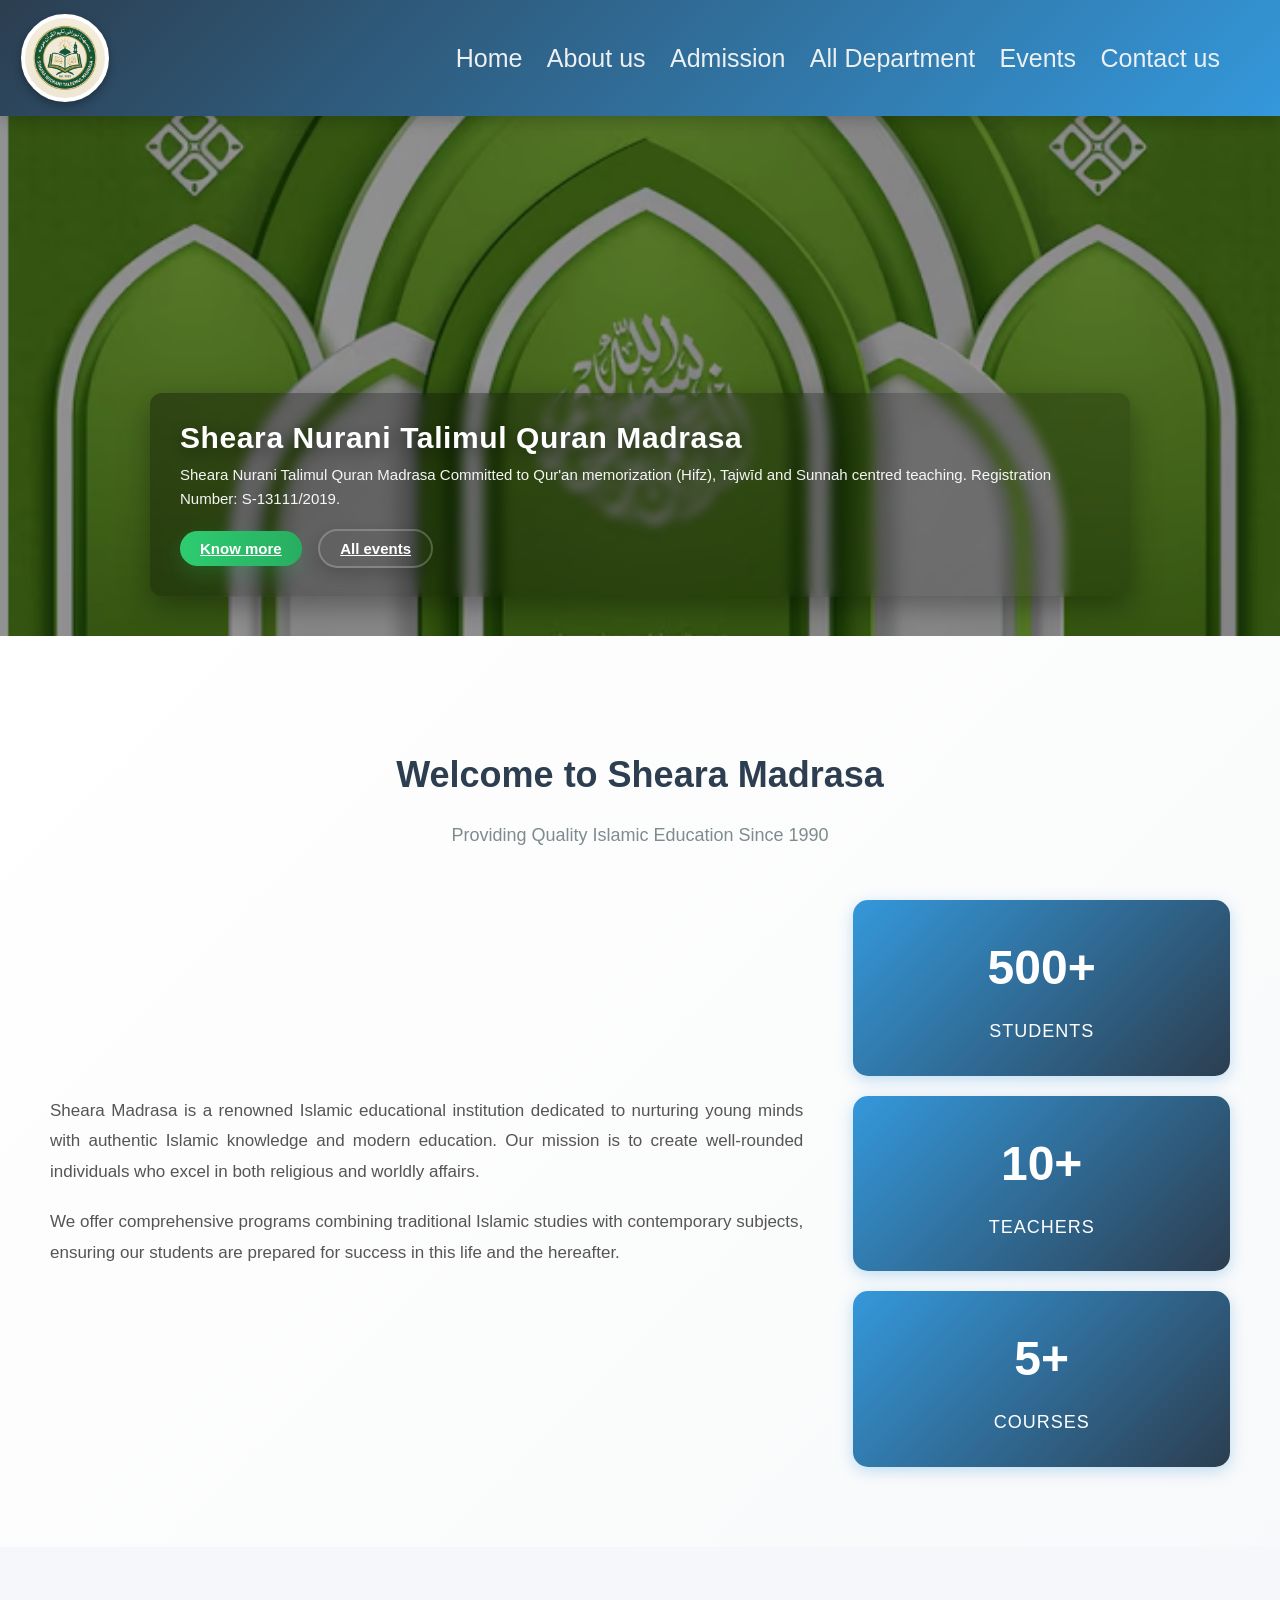
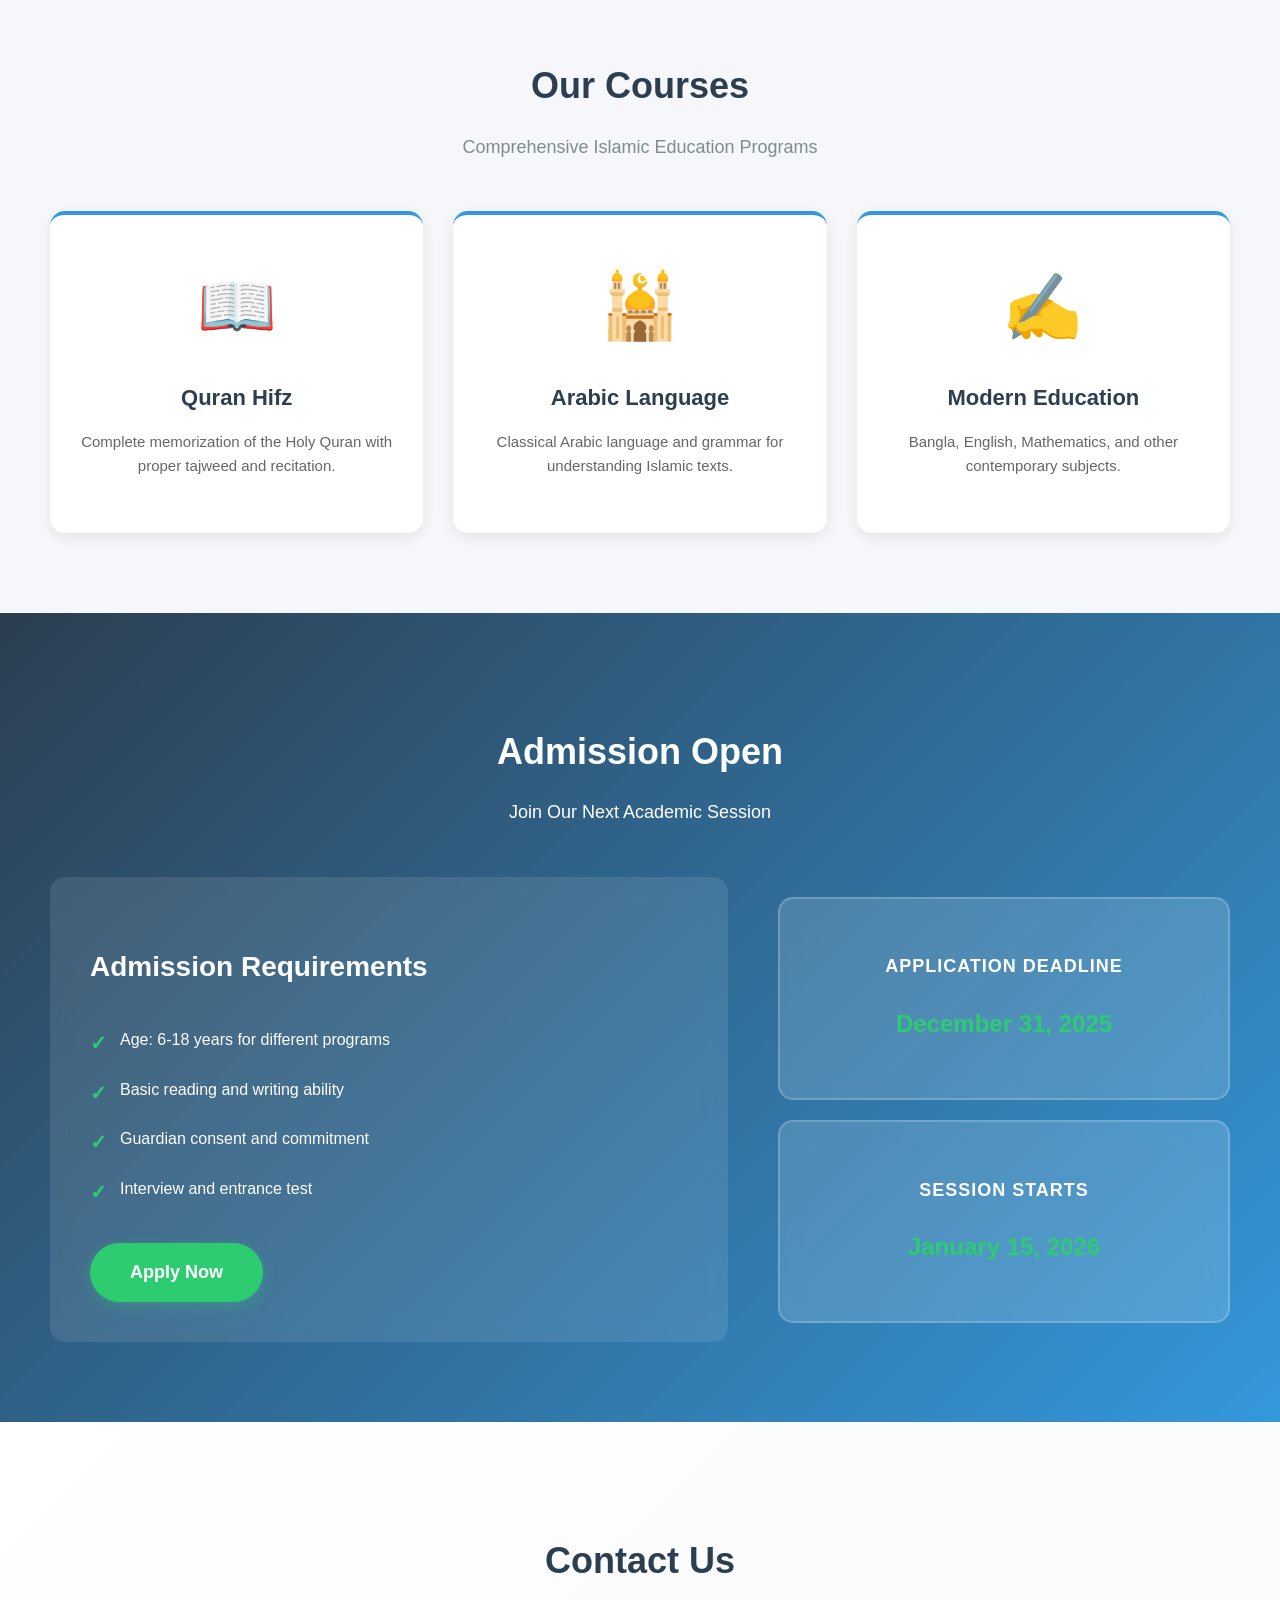
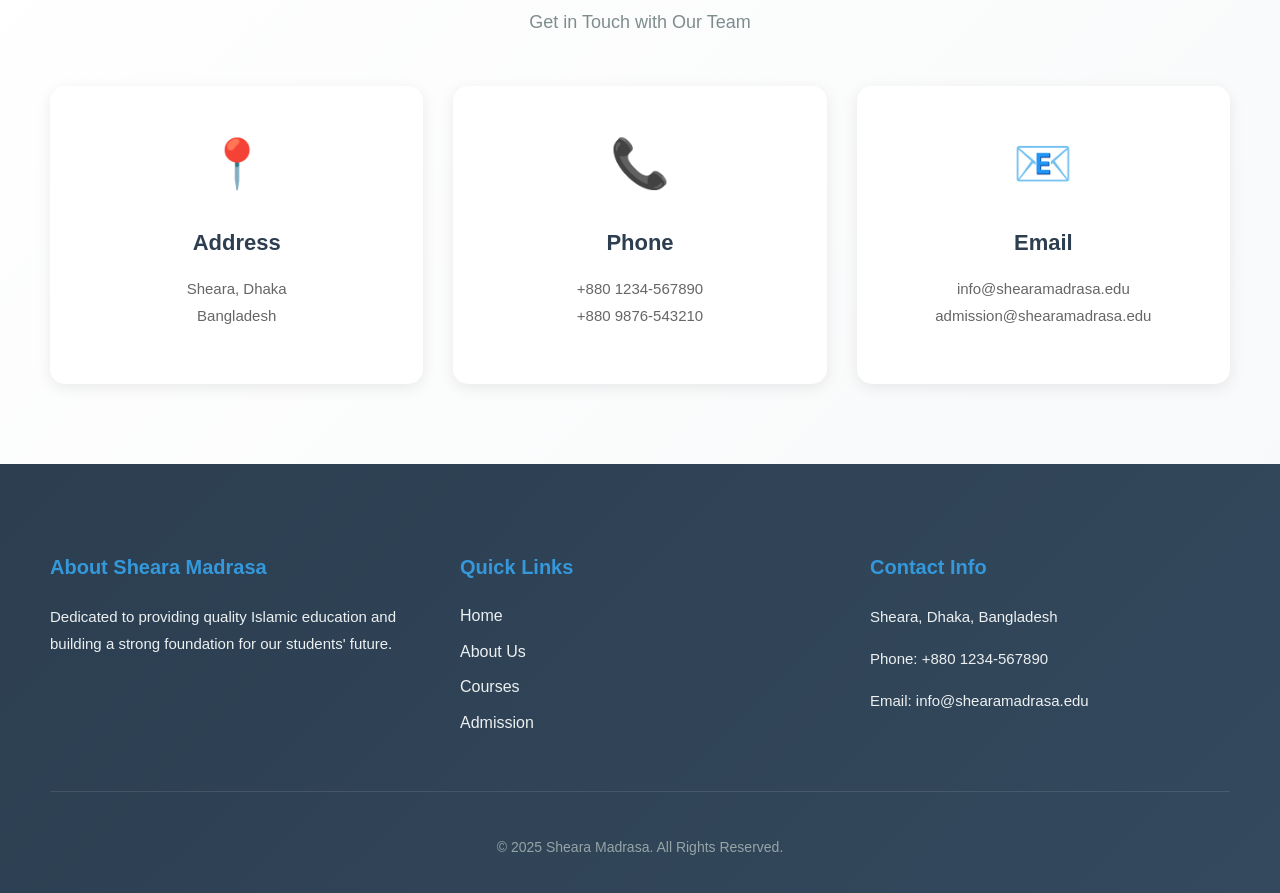
==== index.html @ e15cb2a8 "improvment file developed" ====
<!DOCTYPE html>
<html lang="en">
<head>
    <meta charset="UTF-8">
    <meta name="viewport" content="width=device-width, initial-scale=1.0">
    <title>sheara_madrasa_website</title>
    <link rel="stylesheet" href="style.css">
   
</head>
<body>
    <!-- header start -->
    <div class="header">
        <div class="left_part">
            <img src="images/sheara_madrasa_logo.jpg" alt="sheara_madrasa_logo">
        </div>
        <div class="right_part">
            <div class="details">
                <a href="index.html"> Home</a>
                <a href="about_us.html"> About us</a>
                <a href="admission.html"> Admission</a>
                <a href="all_department.html"> All Department</a>
                <a href="events.html"> Events</a>
                <a href="contact_us.html"> Contact us</a>
            </div>
        </div>
    </div>
    <!-- header end -->
    <!-- banner start -->

    <div class="banner">
        <img src="images/banner.jpg" alt="banner">
        <div class="banner-text" role="region" aria-label="Affiliated organization">
            <div class="container">
                <h3 class="banner-title"> Sheara Nurani Talimul Quran Madrasa</h3>
                <p class="banner-description">Sheara Nurani Talimul Quran Madrasa Committed to Qur'an memorization (Hifz), Tajwīd and Sunnah centred teaching. Registration Number: S-13111/2019.</p>
                    
                <a href="about_us.html" class="button1" aria-label="Know more about Sheara Madrasa">Know more</a>
                
                <a href="events.html" class="button2" aria-label="See all events">All events</a>
            
            </div>
        </div>
    </div>
    <!-- banner end -->

    <!-- content start -->
    <div class="content">
        <!-- About Section -->
        <section class="about-section">
            <div class="container">
                <h2 class="section-title">Welcome to Sheara Madrasa</h2>
                <p class="section-subtitle">Providing Quality Islamic Education Since 1990</p>
                <div class="about-content">
                    <div class="about-text">
                        <p>Sheara Madrasa is a renowned Islamic educational institution dedicated to nurturing young minds with authentic Islamic knowledge and modern education. Our mission is to create well-rounded individuals who excel in both religious and worldly affairs.</p>
                        <p>We offer comprehensive programs combining traditional Islamic studies with contemporary subjects, ensuring our students are prepared for success in this life and the hereafter.</p>
                    </div>
                    <div class="about-stats">
                        <div class="stat-card">
                            <div class="stat-number">500+</div>
                            <div class="stat-label">Students</div>
                        </div>
                        <div class="stat-card">
                            <div class="stat-number">10+</div>
                            <div class="stat-label">Teachers</div>
                        </div>
                        <div class="stat-card">
                            <div class="stat-number">5+</div>
                            <div class="stat-label">Courses</div>
                        </div>
                    </div>
                </div>
            </div>
        </section>

        <!-- Courses Section -->
        <section class="courses-section">
            <div class="container">
                <h2 class="section-title">Our Courses</h2>
                <p class="section-subtitle">Comprehensive Islamic Education Programs</p>
                <div class="courses-grid">
                    <div class="course-card">
                        <div class="course-icon">📖</div>
                        <h3>Quran Hifz</h3>
                        <p>Complete memorization of the Holy Quran with proper tajweed and recitation.</p>
                    </div>
                   
                    <div class="course-card">
                        <div class="course-icon">🕌</div>
                        <h3>Arabic Language</h3>
                        <p>Classical Arabic language and grammar for understanding Islamic texts.</p>
                    </div>
                    <div class="course-card">
                        <div class="course-icon">✍️</div>
                        <h3>Modern Education</h3>
                        <p>Bangla, English, Mathematics, and other contemporary subjects.</p>
                    </div>
                </div>
            </div>
        </section>

        <!-- Admission Section -->
        <section class="admission-section">
            <div class="container">
                <h2 class="section-title">Admission Open</h2>
                <p class="section-subtitle">Join Our Next Academic Session</p>
                <div class="admission-content">
                    <div class="admission-info">
                        <h3>Admission Requirements</h3>
                        <ul>
                            <li>Age: 6-18 years for different programs</li>
                            <li>Basic reading and writing ability</li>
                            <li>Guardian consent and commitment</li>
                            <li>Interview and entrance test</li>
                        </ul>
                        <a href="#" class="btn-primary">Apply Now</a>
                    </div>
                    <div class="admission-dates">
                        <div class="date-card">
                            <h4>Application Deadline</h4>
                            <p class="date">December 31, 2025</p>
                        </div>
                        <div class="date-card">
                            <h4>Session Starts</h4>
                            <p class="date">January 15, 2026</p>
                        </div>
                    </div>
                </div>
            </div>
        </section>

        <!-- Contact Section -->
        <section class="contact-section">
            <div class="container">
                <h2 class="section-title">Contact Us</h2>
                <p class="section-subtitle">Get in Touch with Our Team</p>
                <div class="contact-grid">
                    <div class="contact-card">
                        <div class="contact-icon">📍</div>
                        <h3>Address</h3>
                        <p>Sheara, Dhaka<br>Bangladesh</p>
                    </div>
                    <div class="contact-card">
                        <div class="contact-icon">📞</div>
                        <h3>Phone</h3>
                        <p>+880 1234-567890<br>+880 9876-543210</p>
                    </div>
                    <div class="contact-card">
                        <div class="contact-icon">📧</div>
                        <h3>Email</h3>
                        <p>info@shearamadrasa.edu<br>admission@shearamadrasa.edu</p>
                    </div>
                </div>
            </div>
        </section>
    </div>
    <!-- content end -->

    <!-- footer start -->
    <footer class="footer">
        <div class="container">
            <div class="footer-content">
                <div class="footer-col">
                    <h4>About Sheara Madrasa</h4>
                    <p>Dedicated to providing quality Islamic education and building a strong foundation for our students' future.</p>
                </div>
                <div class="footer-col">
                    <h4>Quick Links</h4>
                    <ul>
                        <li><a href="#">Home</a></li>
                        <li><a href="#">About Us</a></li>
                        <li><a href="#">Courses</a></li>
                        <li><a href="#">Admission</a></li>
                    </ul>
                </div>
                <div class="footer-col">
                    <h4>Contact Info</h4>
                    <p>Sheara, Dhaka, Bangladesh</p>
                    <p>Phone: +880 1234-567890</p>
                    <p>Email: info@shearamadrasa.edu</p>
                </div>
            </div>
            <div class="footer-bottom">
                <p>&copy; 2025 Sheara Madrasa. All Rights Reserved.</p>
            </div>
        </div>
    </footer>
    <!-- footer end --> 
    
</body>
</html>
---- style.css ----
.header {
    width: 100%;
    height: 116px;
    background: linear-gradient(135deg, #2c3e50 0%, #3498db 100%);
    display: flex;
    align-items: center;
    justify-content: space-between;
    padding: 0 50px;
    box-sizing: border-box;
    position: fixed;
    top: 0;
    left: 0;
    z-index: 9999;
    box-shadow: 0 4px 15px rgba(0, 0, 0, 0.2);

    .left_part {
        display: flex;
        align-items: center;
        gap: 20px;

        img{
            height: 80px;
            width: 80px;
            border-radius: 50%;
            border: 4px solid #ffffff;
            box-shadow: 0 4px 10px rgba(0, 0, 0, 0.3);
            transition: all 0.3s ease;
            cursor: pointer;
            background-color: white;
            margin-left: -29px;

            &:hover {
                transform: scale(1.1) rotate(5deg);
                box-shadow: 0 6px 15px rgba(0, 0, 0, 0.4);
            }
        }

        .brand-name {
            color: white;
            font-size: 28px;
            font-weight: 700;
            text-transform: uppercase;
            letter-spacing: 2px;
            text-shadow: 2px 2px 4px rgba(0, 0, 0, 0.3);
        }
    }

    .right_part {
        display: flex;
        align-items: center;

        .details {
            font-size: 16px;
            color: white;
            text-align: right;
            line-height: 1.6;
            font-weight: 500;

            a{
                color: #ecf0f1;
                text-decoration: none;
                transition: all 0.3s ease;
                display: inline-block;
                padding: 15px 10px;
                border-radius: 5px;
                font-size: 25px;

                &:hover {
                    color: #ffffff;
                    background-color: rgba(255, 255, 255, 0.2);
                    transform: translateY(-2px);
                }
            }

            p {
                margin: 5px 0;
                text-shadow: 1px 1px 2px rgba(0, 0, 0, 0.2);
            }
        }
    }

}


    /* Banner / Hero styles */
    .banner {
        position: relative;
        margin-top: 116px; /* leave space for fixed header */
        overflow: hidden;
    }

    /* Full-bleed image */
    .banner img {
        width: 100%;
        height: 520px;
        object-fit: cover;
        display: block;
        -webkit-user-drag: none;
        user-select: none;
        filter: brightness(0.6); /* darken so overlay text is readable */
        transition: transform 0.6s ease;
    }

    /* gentle parallax-ish zoom on hover (optional) */
    .banner:hover img {
        transform: scale(1.03);
    }

    /* overlay container that holds text and buttons */
    .banner-text {
        position: absolute;
        left: 50px;
        right: 50px;
        bottom: 40px;
        pointer-events: none; /* allow clicking through to image except on buttons */
        display: flex;
        justify-content: flex-start;
        align-items: flex-end;
    }

    /* inner box - reuse .container width but style the content card */
    .banner-text .container {
        pointer-events: auto;
        max-width: 920px;
        background: linear-gradient(135deg, rgba(0,0,0,0.35) 0%, rgba(0,0,0,0.18) 100%);
        padding: 28px 30px;
        border-radius: 12px;
        color: #ffffff;
        box-shadow: 0 10px 30px rgba(0,0,0,0.35);
        backdrop-filter: blur(6px);
    }

    /* Headline and description */
    .banner-title {
        margin: 0 0 8px 0;
        font-size: 30px;
        line-height: 1.15;
        font-weight: 800;
        letter-spacing: 0.6px;
        color: #ffffff;
        text-shadow: 0 4px 18px rgba(0,0,0,0.45);
    }

    .banner-description {
        margin: 0 0 18px 0;
        font-size: 15px;
        color: rgba(255,255,255,0.95);
        line-height: 1.6;
        max-width: 100%;
    }

    /* Buttons (HTML uses div.button1 / div.button2 with <p> inside) */
    .button1,
    .button2 {
        display: inline-block;
        padding: 10px 20px;
        border-radius: 28px;
        cursor: pointer;
        font-weight: 700;
        font-size: 15px;
        line-height: 1;
        transition: transform 0.22s ease, box-shadow 0.22s ease, background-color 0.22s ease;
        user-select: none;
        margin-right: 12px;
        text-align: center;
    }

    /* Primary CTA */
    .button1 {
        background: linear-gradient(90deg, #2ecc71 0%, #27ae60 100%);
        color: #fff;
        box-shadow: 0 8px 20px rgba(46,204,113,0.18);
    }

    /* Secondary CTA */
    .button2 {
        background: transparent;
        color: #ffffff;
        border: 2px solid rgba(255,255,255,0.22);
        box-shadow: 0 6px 18px rgba(0,0,0,0.18);
    }

    /* Hover & active states */
    .button1:hover,
    .button2:hover {
        transform: translateY(-4px);
        box-shadow: 0 12px 30px rgba(0,0,0,0.25);
    }

    .button1:active,
    .button2:active {
        transform: translateY(-1px);
    }

    /* If <p> is used inside buttons, ensure no extra margins */
    .button1 p,
    .button2 p {
        margin: 0;
        padding: 0;
        color: inherit;
    }

    /* Accessibility focus styles */
    .button1:focus,
    .button2:focus {
        outline: 3px solid rgba(255,255,255,0.18);
        outline-offset: 3px;
    }

    /* Responsive adjustments */
    @media (max-width: 992px) {
        .banner img { height: 420px; }
        .banner-text { left: 30px; right: 30px; bottom: 30px; }
        .banner-text .container { padding: 20px; }
        .banner-title { font-size: 26px; }
        .banner-description { font-size: 14px; }
    }

    @media (max-width: 768px) {
        .banner img { height: 320px; filter: brightness(0.55); }
        .banner-text { left: 20px; right: 20px; bottom: 20px; }
        .banner-text .container {
            padding: 16px;
            border-radius: 10px;
        }
        .banner-title { font-size: 20px; }
        .banner-description { font-size: 13px; margin-bottom: 12px; }

        /* Stack buttons full width on small screens */
        .button1,
        .button2 {
            display: block;
            width: 100%;
            margin-right: 0;
            margin-bottom: 10px;
        }
    }

/* General Styles */
body {
    margin: 0;
    padding: 0;
    font-family: 'Segoe UI', Tahoma, Geneva, Verdana, sans-serif;
    background-color: #f5f7fa;
    color: #333;
    line-height: 1.6;
}

.container {
    max-width: 1200px;
    margin: 0 auto;
    padding: 0 50px;
}

.section-title {
    font-size: 36px;
    color: #2c3e50;
    text-align: center;
    margin-bottom: 15px;
    font-weight: 700;
}

.section-subtitle {
    font-size: 18px;
    color: #7f8c8d;
    text-align: center;
    margin-bottom: 50px;
}

/* Content */
.content {
    margin-top: 0;
}

/* About Section */
.about-section {
    padding: 80px 0;
    background: linear-gradient(135deg, #ffffff 0%, #f8f9fa 100%);
}

.about-content {
    display: grid;
    grid-template-columns: 2fr 1fr;
    gap: 50px;
    align-items: center;
}

.about-text p {
    font-size: 17px;
    color: #555;
    line-height: 1.8;
    margin-bottom: 20px;
    text-align: justify;
}

.about-stats {
    display: flex;
    flex-direction: column;
    gap: 20px;
}

.stat-card {
    background: linear-gradient(135deg, #3498db 0%, #2c3e50 100%);
    padding: 30px;
    border-radius: 15px;
    text-align: center;
    color: white;
    box-shadow: 0 4px 15px rgba(52, 152, 219, 0.3);
    transition: all 0.3s ease;
}

.stat-card:hover {
    transform: translateY(-5px);
    box-shadow: 0 8px 25px rgba(52, 152, 219, 0.4);
}

.stat-number {
    font-size: 48px;
    font-weight: 700;
    margin-bottom: 10px;
}

.stat-label {
    font-size: 18px;
    text-transform: uppercase;
    letter-spacing: 1px;
}

/* Courses Section */
.courses-section {
    padding: 80px 0;
    background-color: #f5f7fa;
}

.courses-grid {
    display: grid;
    grid-template-columns: repeat(3, 1fr);
    gap: 30px;
}

.course-card {
    background: white;
    padding: 40px 25px;
    border-radius: 15px;
    box-shadow: 0 4px 15px rgba(0, 0, 0, 0.08);
    text-align: center;
    transition: all 0.3s ease;
    border-top: 4px solid #3498db;
}

.course-card:hover {
    transform: translateY(-10px);
    box-shadow: 0 8px 25px rgba(52, 152, 219, 0.3);
}

.course-icon {
    font-size: 64px;
    margin-bottom: 20px;
}

.course-card h3 {
    font-size: 22px;
    color: #2c3e50;
    margin-bottom: 15px;
}

.course-card p {
    font-size: 15px;
    color: #666;
    line-height: 1.6;
}

/* Admission Section */
.admission-section {
    padding: 80px 0;
    background: linear-gradient(135deg, #2c3e50 0%, #3498db 100%);
    color: white;
}

.admission-section .section-title,
.admission-section .section-subtitle {
    color: white;
}

.admission-content {
    display: grid;
    grid-template-columns: 1.5fr 1fr;
    gap: 50px;
    align-items: center;
}

.admission-info {
    background: rgba(255, 255, 255, 0.1);
    padding: 40px;
    border-radius: 15px;
    backdrop-filter: blur(10px);
}

.admission-info h3 {
    font-size: 28px;
    margin-bottom: 25px;
}

.admission-info ul {
    list-style: none;
    padding: 0;
    margin-bottom: 30px;
}

.admission-info ul li {
    padding: 12px 0 12px 30px;
    position: relative;
    font-size: 16px;
}

.admission-info ul li::before {
    content: '✓';
    position: absolute;
    left: 0;
    color: #2ecc71;
    font-weight: bold;
    font-size: 20px;
}

.btn-primary {
    display: inline-block;
    padding: 15px 40px;
    background-color: #2ecc71;
    color: white;
    text-decoration: none;
    font-size: 18px;
    font-weight: 600;
    border-radius: 30px;
    transition: all 0.3s ease;
    box-shadow: 0 4px 15px rgba(46, 204, 113, 0.3);
}

.btn-primary:hover {
    background-color: #27ae60;
    transform: translateY(-3px);
    box-shadow: 0 6px 20px rgba(46, 204, 113, 0.4);
}

.admission-dates {
    display: flex;
    flex-direction: column;
    gap: 20px;
}

.date-card {
    background: rgba(255, 255, 255, 0.15);
    padding: 30px;
    border-radius: 15px;
    backdrop-filter: blur(10px);
    text-align: center;
    border: 2px solid rgba(255, 255, 255, 0.2);
}

.date-card h4 {
    font-size: 18px;
    margin-bottom: 15px;
    text-transform: uppercase;
    letter-spacing: 1px;
}

.date-card .date {
    font-size: 24px;
    font-weight: 700;
    color: #2ecc71;
}

/* Contact Section */
.contact-section {
    padding: 80px 0;
    background: linear-gradient(135deg, #ffffff 0%, #f8f9fa 100%);
}

.contact-grid {
    display: grid;
    grid-template-columns: repeat(3, 1fr);
    gap: 30px;
}

.contact-card {
    background: white;
    padding: 40px 30px;
    border-radius: 15px;
    box-shadow: 0 4px 15px rgba(0, 0, 0, 0.08);
    text-align: center;
    transition: all 0.3s ease;
}

.contact-card:hover {
    transform: translateY(-5px);
    box-shadow: 0 8px 25px rgba(0, 0, 0, 0.12);
}

.contact-icon {
    font-size: 48px;
    margin-bottom: 20px;
}

.contact-card h3 {
    font-size: 22px;
    color: #2c3e50;
    margin-bottom: 15px;
}

.contact-card p {
    font-size: 15px;
    color: #666;
    line-height: 1.8;
}

/* Footer */
.footer {
    background: linear-gradient(135deg, #2c3e50 0%, #34495e 100%);
    color: white;
    padding: 60px 0 20px;
}

.footer-content {
    display: grid;
    grid-template-columns: repeat(3, 1fr);
    gap: 50px;
    margin-bottom: 40px;
}

.footer-col h4 {
    font-size: 20px;
    margin-bottom: 20px;
    color: #3498db;
}

.footer-col p {
    font-size: 15px;
    line-height: 1.8;
    color: #ecf0f1;
}

.footer-col ul {
    list-style: none;
    padding: 0;
}

.footer-col ul li {
    margin-bottom: 10px;
}

.footer-col ul li a {
    color: #ecf0f1;
    text-decoration: none;
    transition: color 0.3s ease;
}

.footer-col ul li a:hover {
    color: #3498db;
}

.footer-bottom {
    text-align: center;
    padding-top: 30px;
    border-top: 1px solid rgba(255, 255, 255, 0.1);
}

.footer-bottom p {
    color: #95a5a6;
    font-size: 14px;
}

/* Responsive Design */
@media (max-width: 768px) {
    .about-content,
    .admission-content {
        grid-template-columns: 1fr;
    }

    .courses-grid,
    .contact-grid,
    .footer-content {
        grid-template-columns: 1fr;
    }

    .container {
        padding: 0 20px;
    }

    .header {
        padding: 0 20px;
    }

    .header .right_part .details a {
        font-size: 14px;
        padding: 10px 8px;
    }

    /* Banner text responsive tweaks */
    .banner-text {
        left: 20px;
        right: 20px;
        transform: none;
        bottom: 20px;
        padding: 15px;
    }

    .banner-title { font-size: 20px; }
    .banner-description { font-size: 14px; }
}
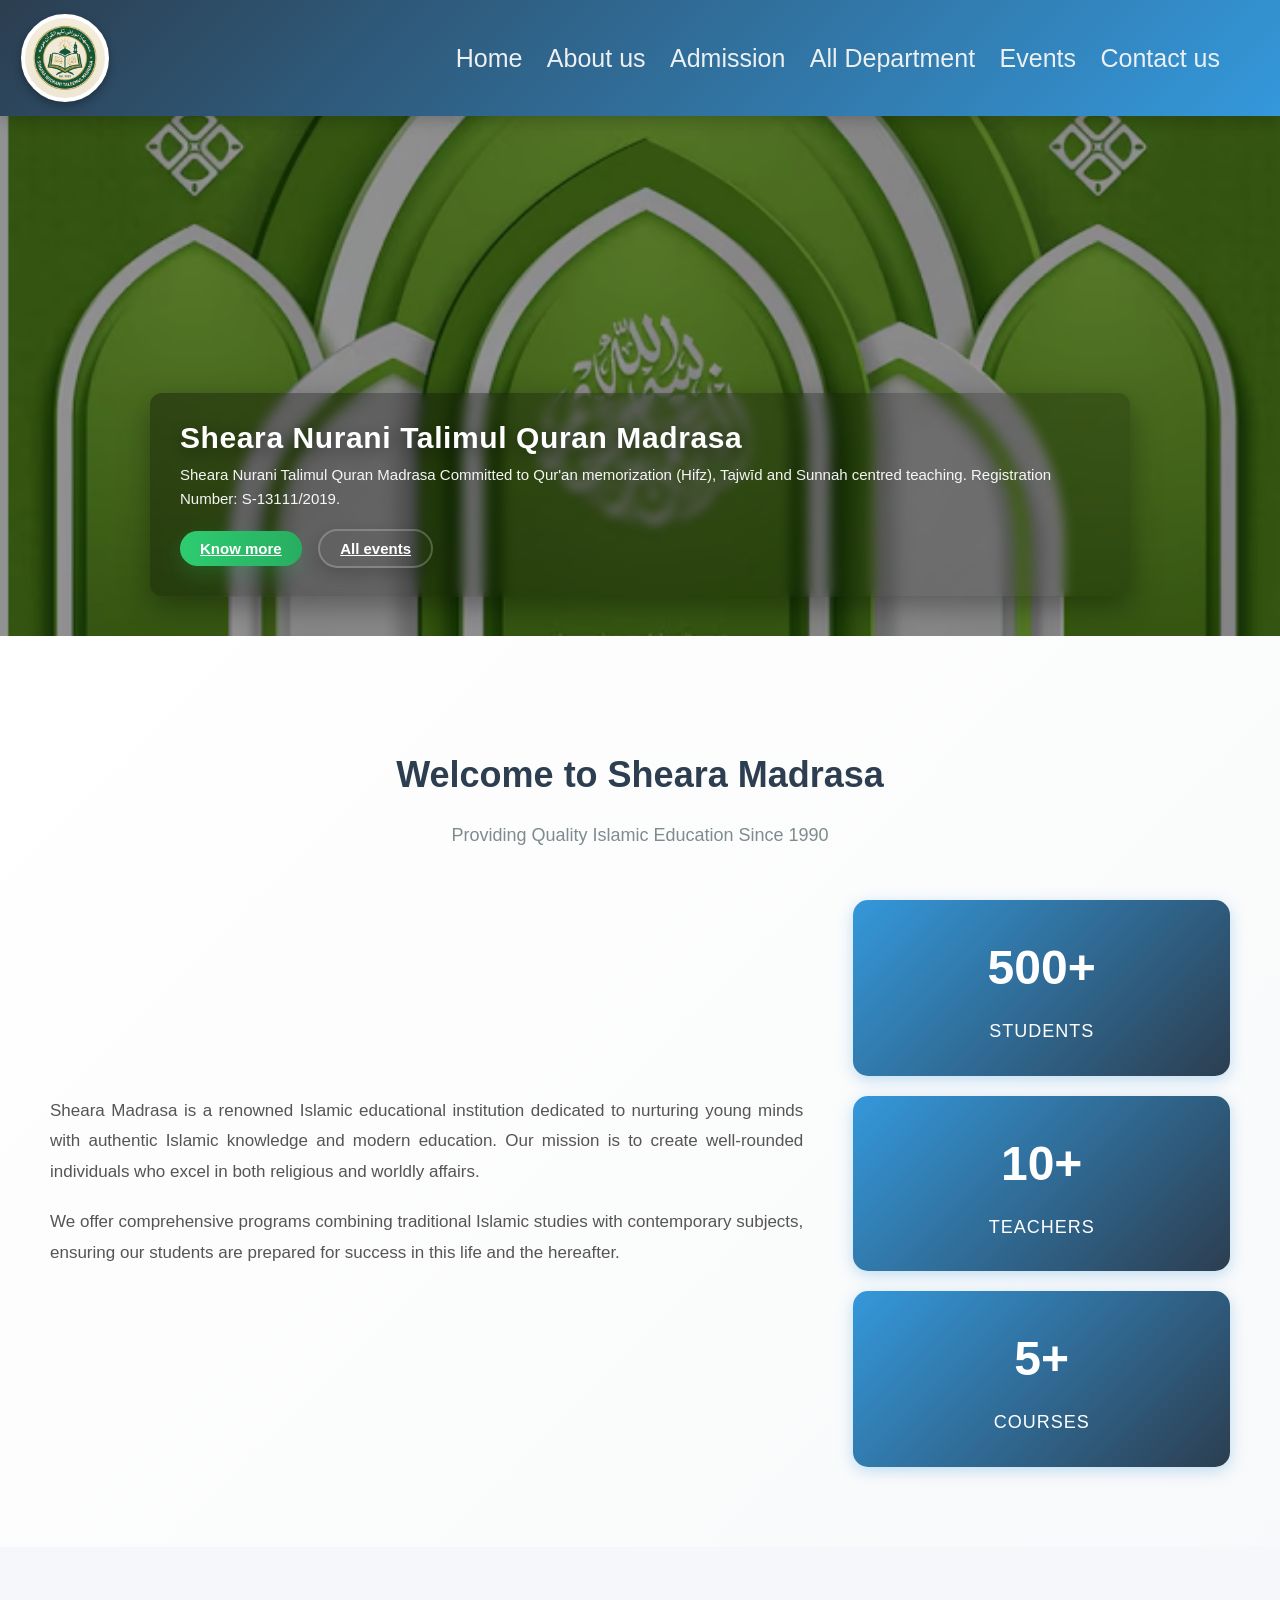
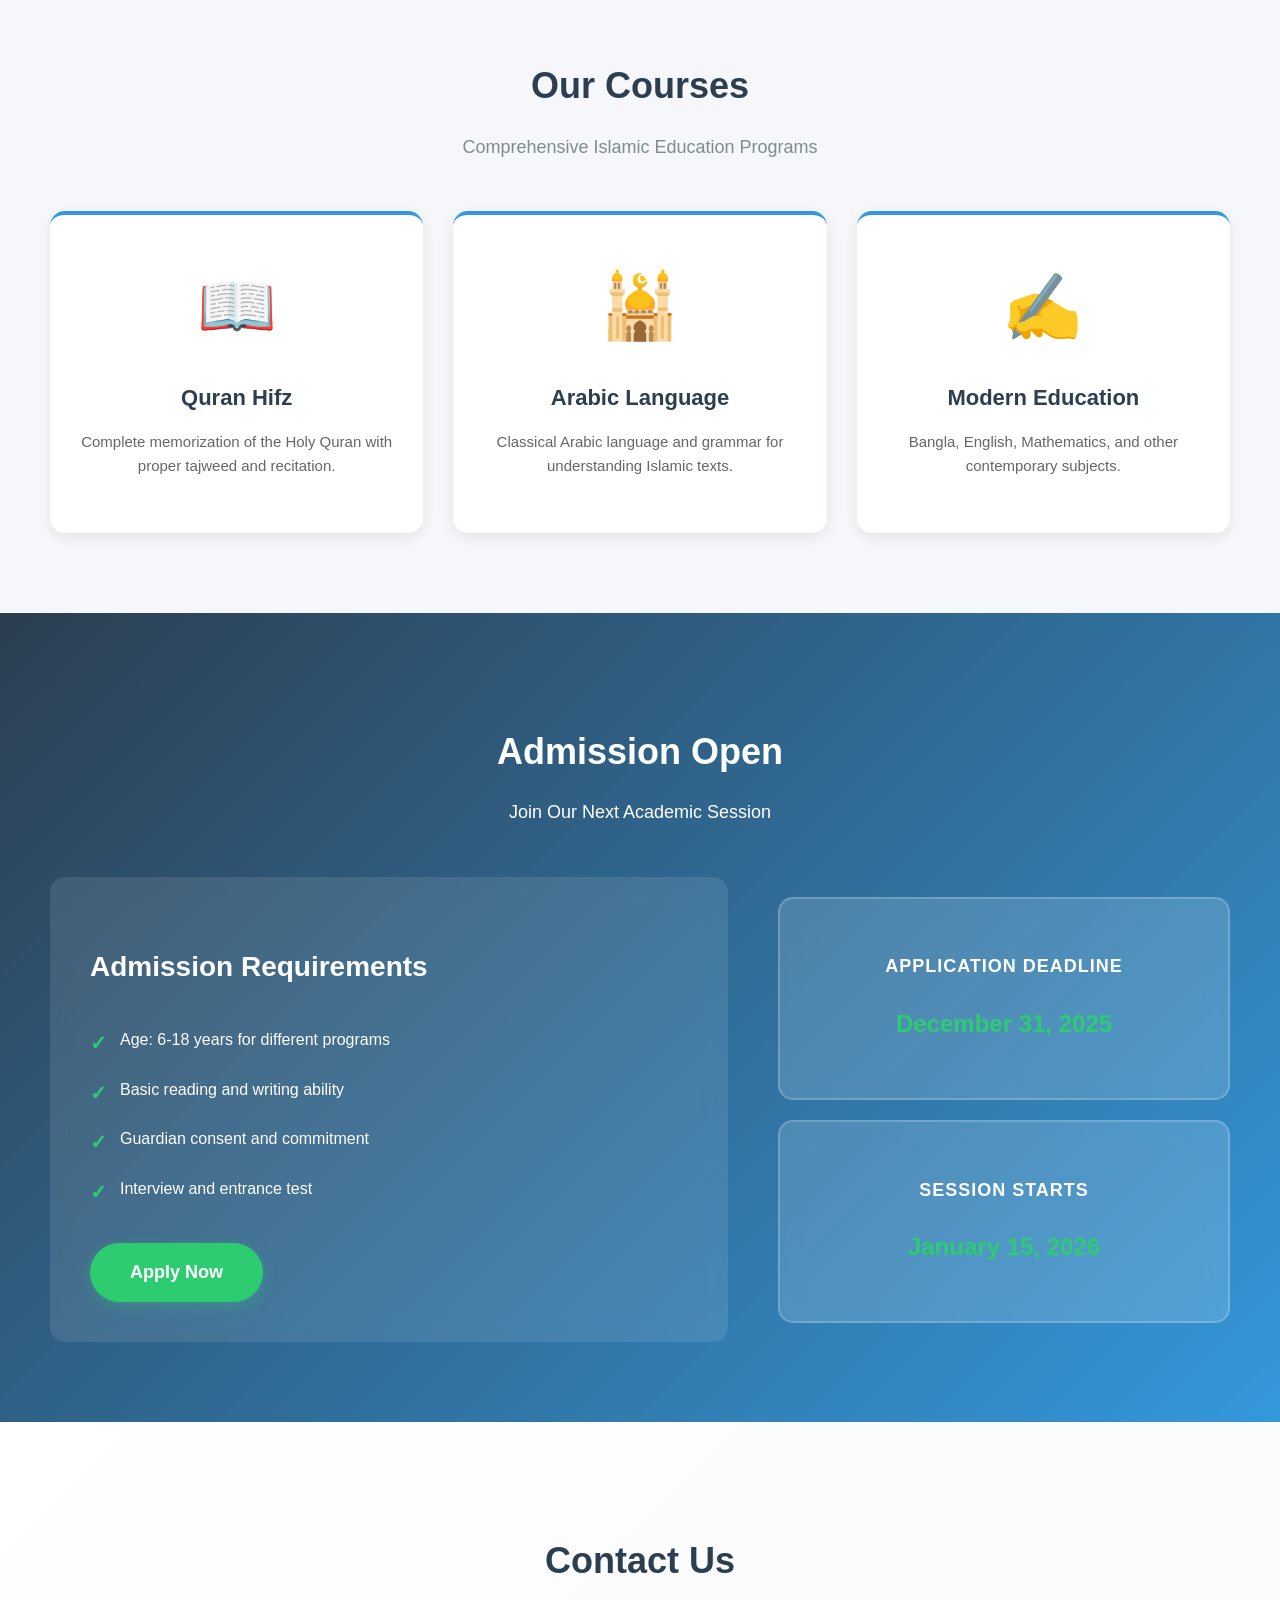
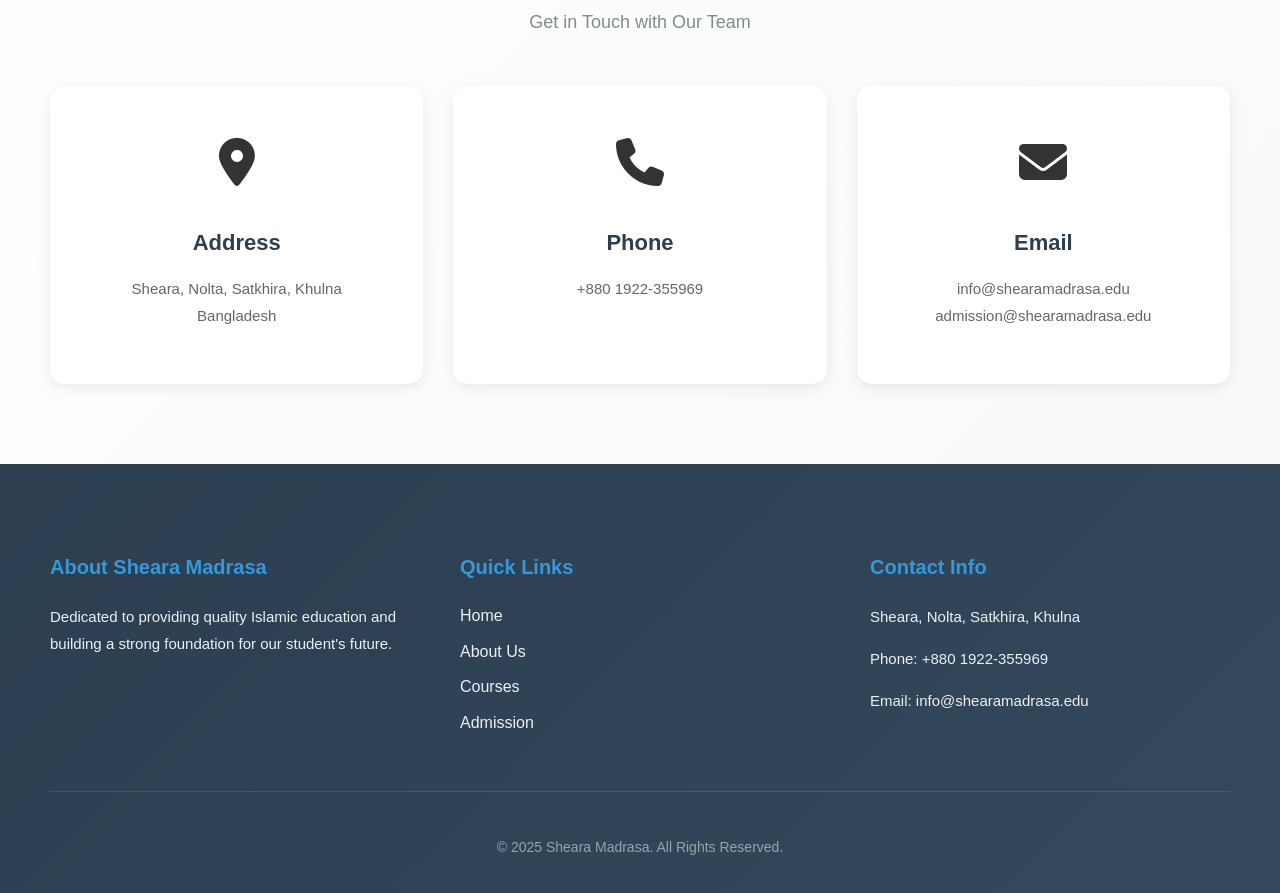
==== commit 4a107c58: "modified" ====
--- a/index.html
+++ b/index.html
@@ -5,6 +5,8 @@
     <meta name="viewport" content="width=device-width, initial-scale=1.0">
     <title>sheara_madrasa_website</title>
     <link rel="stylesheet" href="style.css">
+    <!-- Font Awesome for icons -->
+    <link rel="stylesheet" href="https://cdnjs.cloudflare.com/ajax/libs/font-awesome/6.4.0/css/all.min.css">
    
 </head>
 <body>
@@ -136,17 +138,17 @@
                 <p class="section-subtitle">Get in Touch with Our Team</p>
                 <div class="contact-grid">
                     <div class="contact-card">
-                        <div class="contact-icon">📍</div>
+                        <div class="contact-icon"><i class="fas fa-map-marker-alt" aria-hidden="true"></i></div>
                         <h3>Address</h3>
-                        <p>Sheara, Dhaka<br>Bangladesh</p>
+                        <p>Sheara, Nolta, Satkhira, Khulna<br>Bangladesh</p>
                     </div>
                     <div class="contact-card">
-                        <div class="contact-icon">📞</div>
-                        <h3>Phone</h3>
-                        <p>+880 1234-567890<br>+880 9876-543210</p>
+                        <div class="contact-icon"><i class="fas fa-phone" aria-hidden="true"></i></div>
+                        <h3>Phone</h3> 
+                        <p>+880 1922-355969</p>
                     </div>
                     <div class="contact-card">
-                        <div class="contact-icon">📧</div>
+                        <div class="contact-icon"><i class="fas fa-envelope" aria-hidden="true"></i></div>
                         <h3>Email</h3>
                         <p>info@shearamadrasa.edu<br>admission@shearamadrasa.edu</p>
                     </div>
@@ -162,21 +164,21 @@
             <div class="footer-content">
                 <div class="footer-col">
                     <h4>About Sheara Madrasa</h4>
-                    <p>Dedicated to providing quality Islamic education and building a strong foundation for our students' future.</p>
+                    <p>Dedicated to providing quality Islamic education and building a strong foundation for our student's future.</p>
                 </div>
                 <div class="footer-col">
                     <h4>Quick Links</h4>
                     <ul>
-                        <li><a href="#">Home</a></li>
-                        <li><a href="#">About Us</a></li>
-                        <li><a href="#">Courses</a></li>
-                        <li><a href="#">Admission</a></li>
+                        <li><a href="index.html">Home</a></li>
+                        <li><a href="about_us.html">About Us</a></li>
+                        <li><a href="all_department.html">Courses</a></li>
+                        <li><a href="admission.html">Admission</a></li>
                     </ul>
                 </div>
                 <div class="footer-col">
                     <h4>Contact Info</h4>
-                    <p>Sheara, Dhaka, Bangladesh</p>
-                    <p>Phone: +880 1234-567890</p>
+                    <p>Sheara, Nolta, Satkhira, Khulna</p>
+                    <p>Phone: +880 1922-355969</p>
                     <p>Email: info@shearamadrasa.edu</p>
                 </div>
             </div>
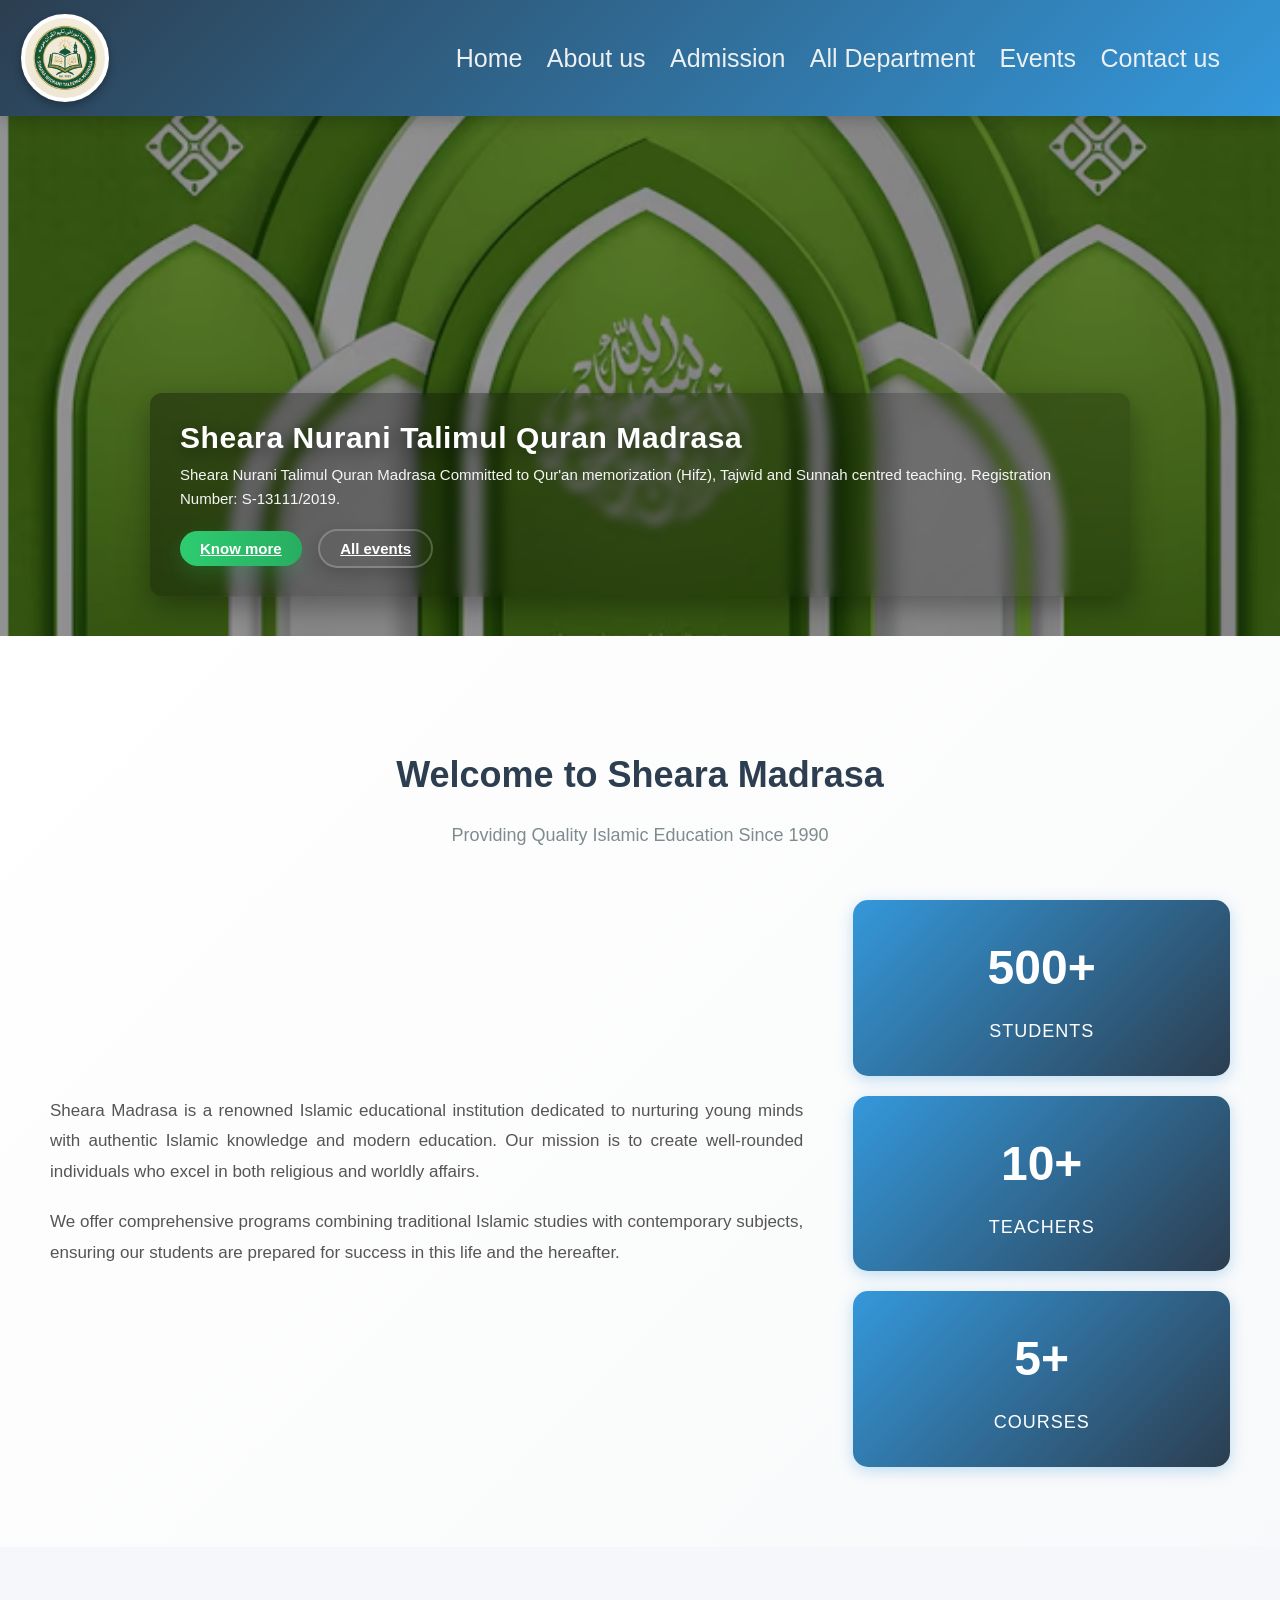
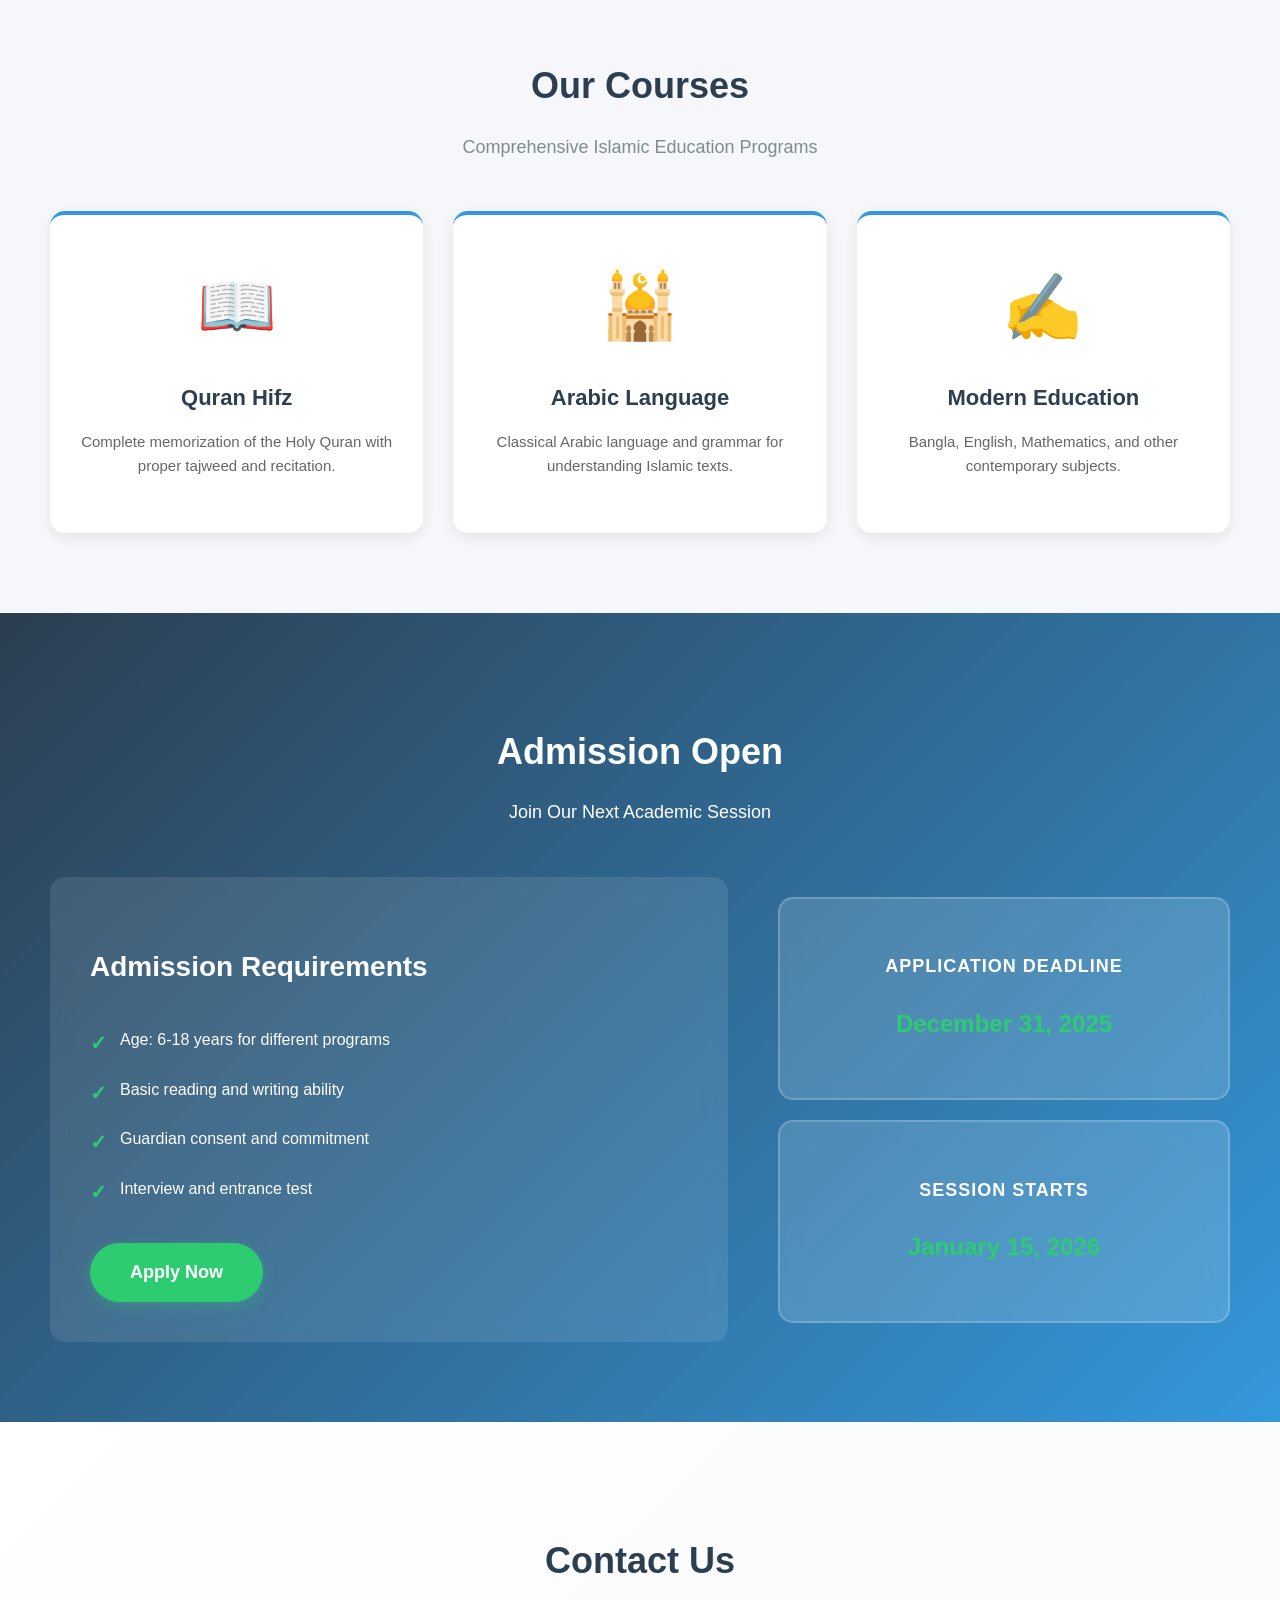
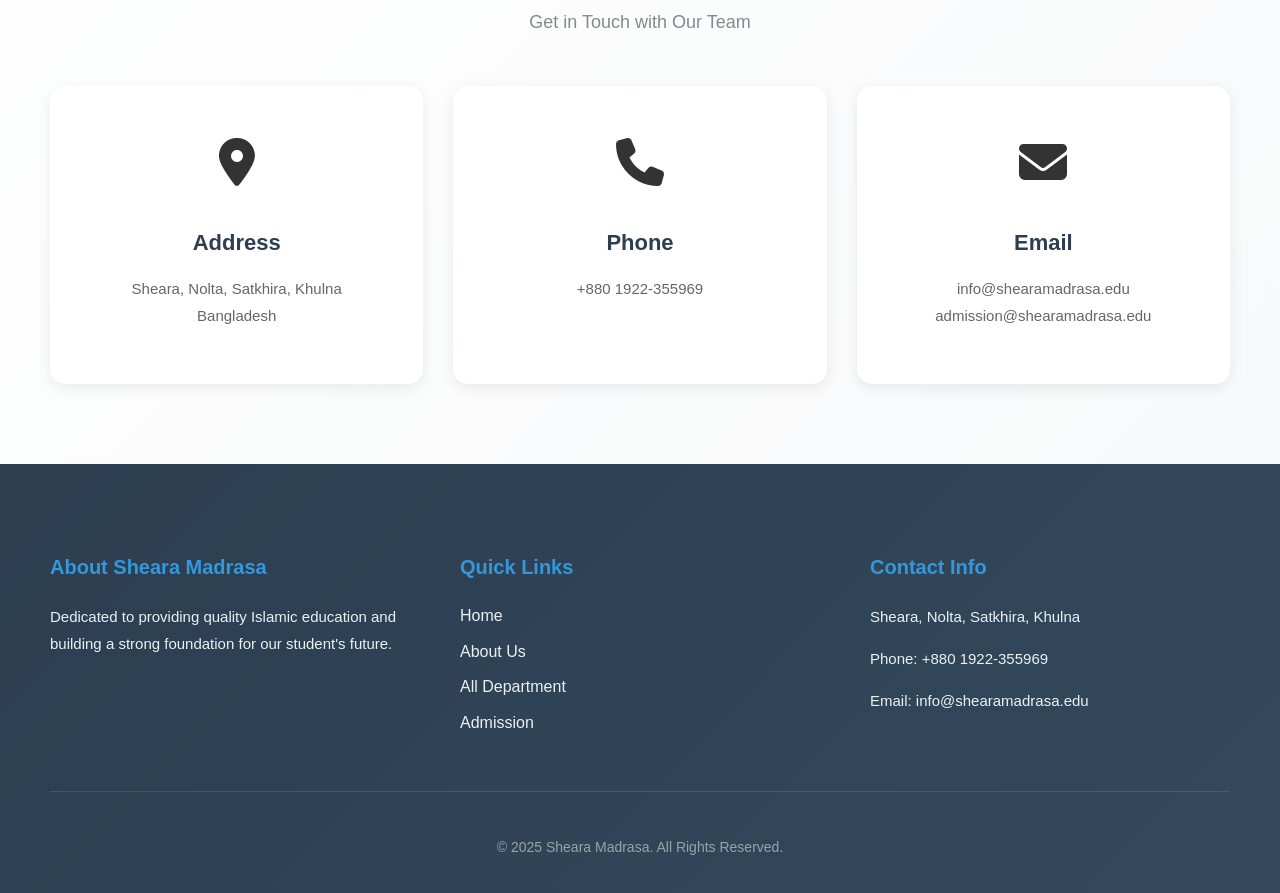
==== commit 9be3f4e9: "about us page modified" ====
--- a/index.html
+++ b/index.html
@@ -171,7 +171,7 @@
                     <ul>
                         <li><a href="index.html">Home</a></li>
                         <li><a href="about_us.html">About Us</a></li>
-                        <li><a href="all_department.html">Courses</a></li>
+                        <li><a href="all_department.html"> All Department</a></li>
                         <li><a href="admission.html">Admission</a></li>
                     </ul>
                 </div>
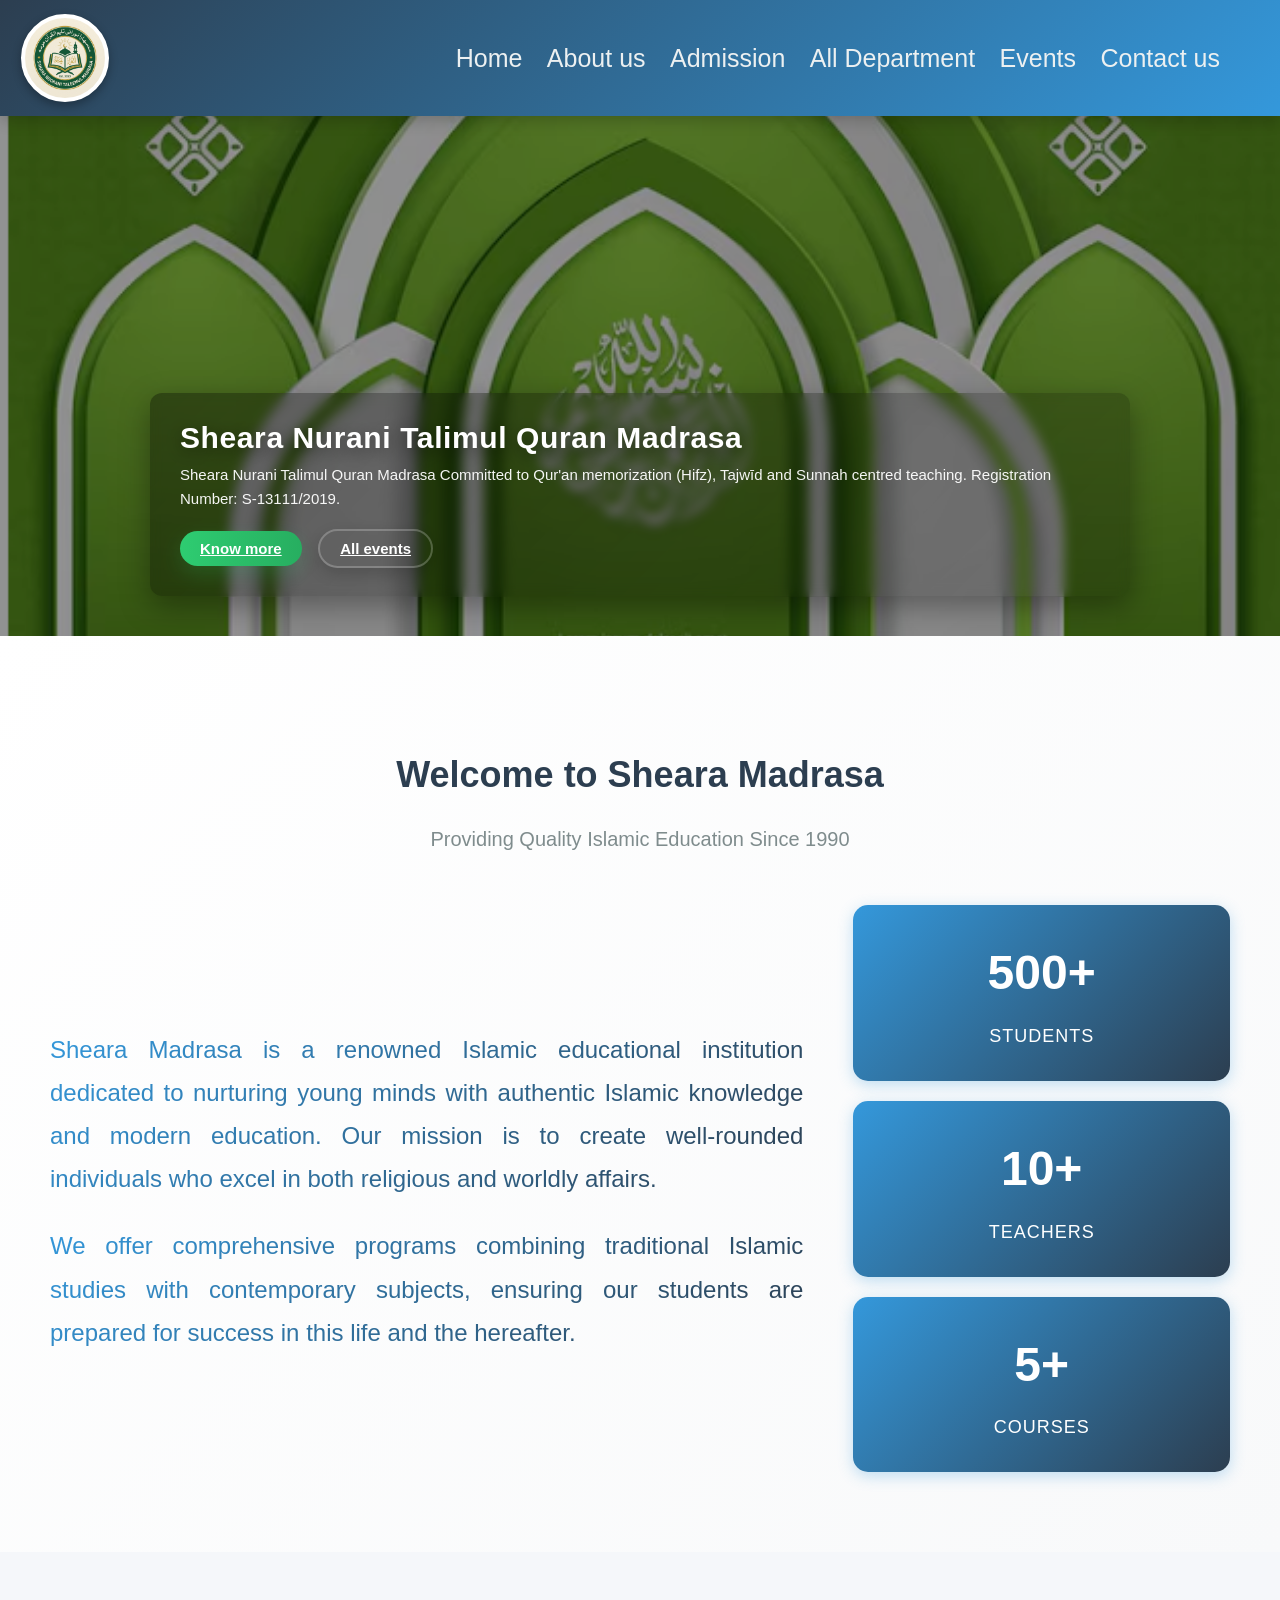
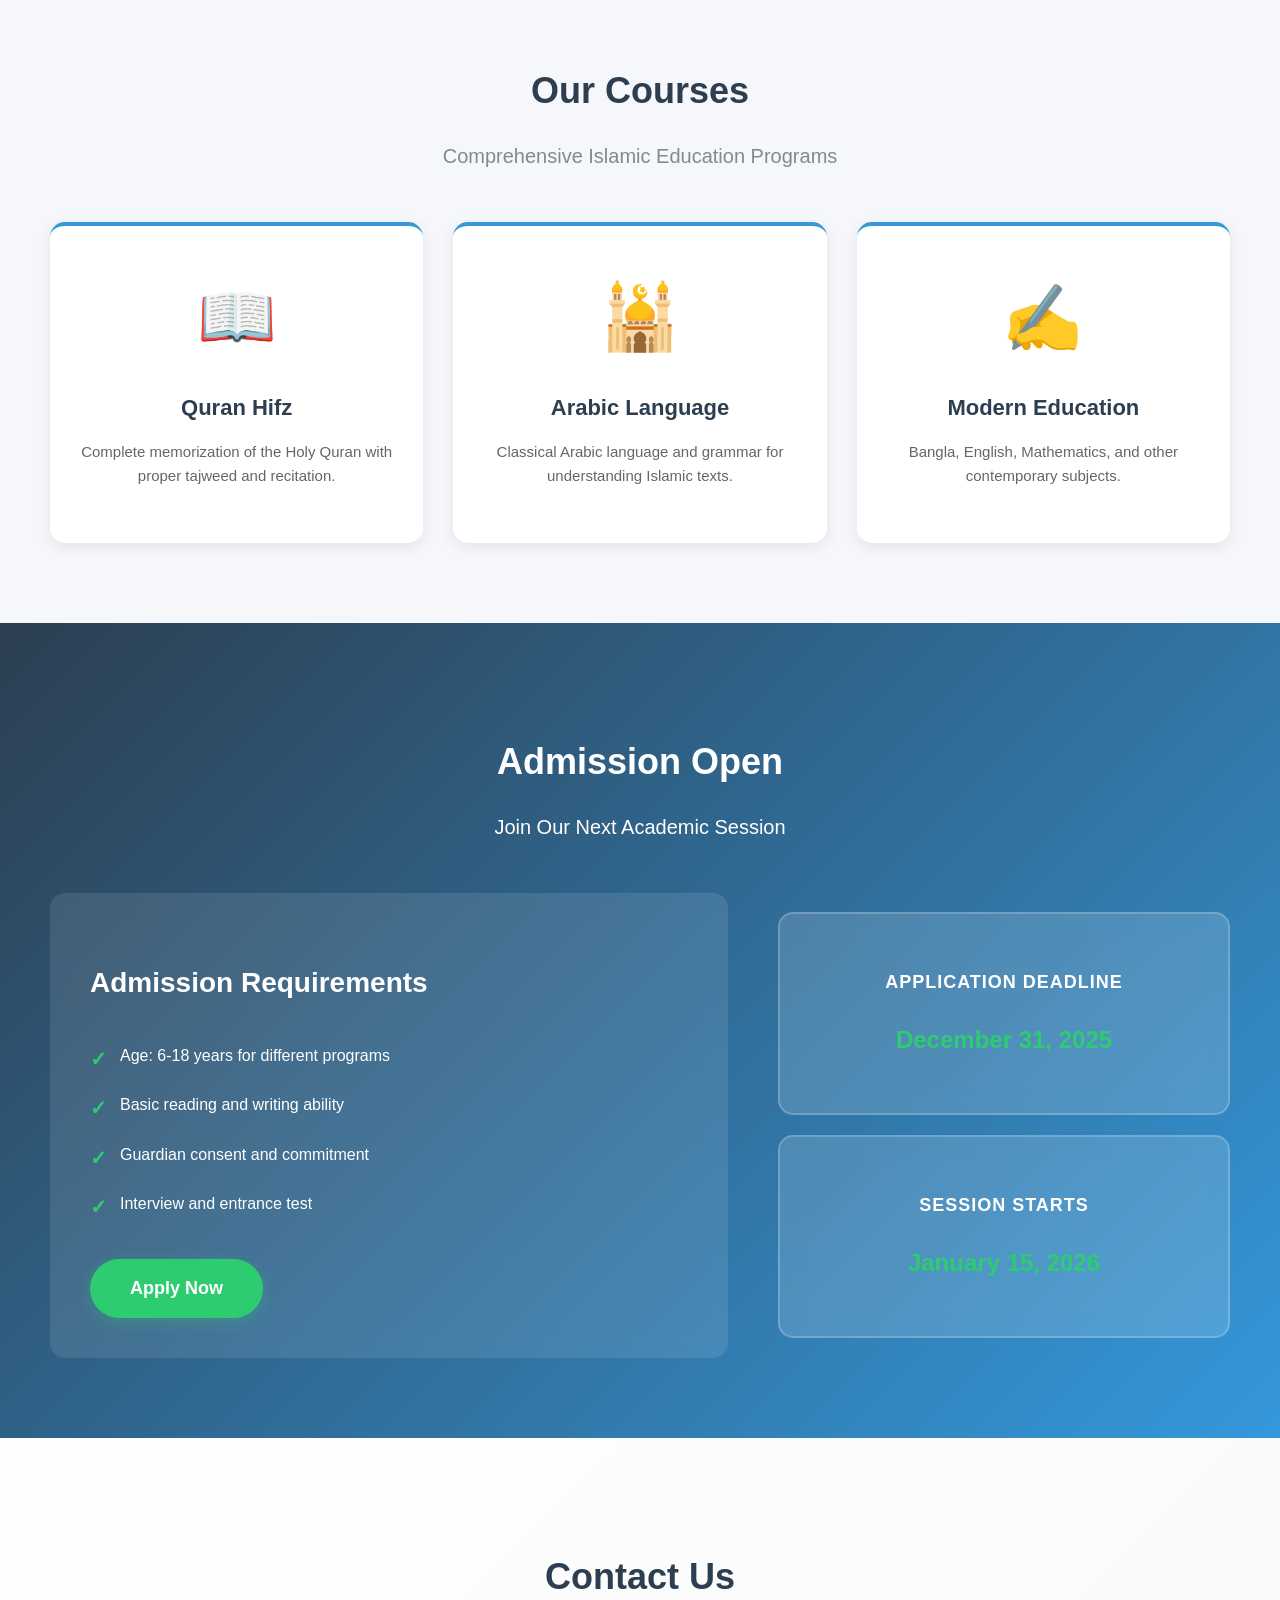
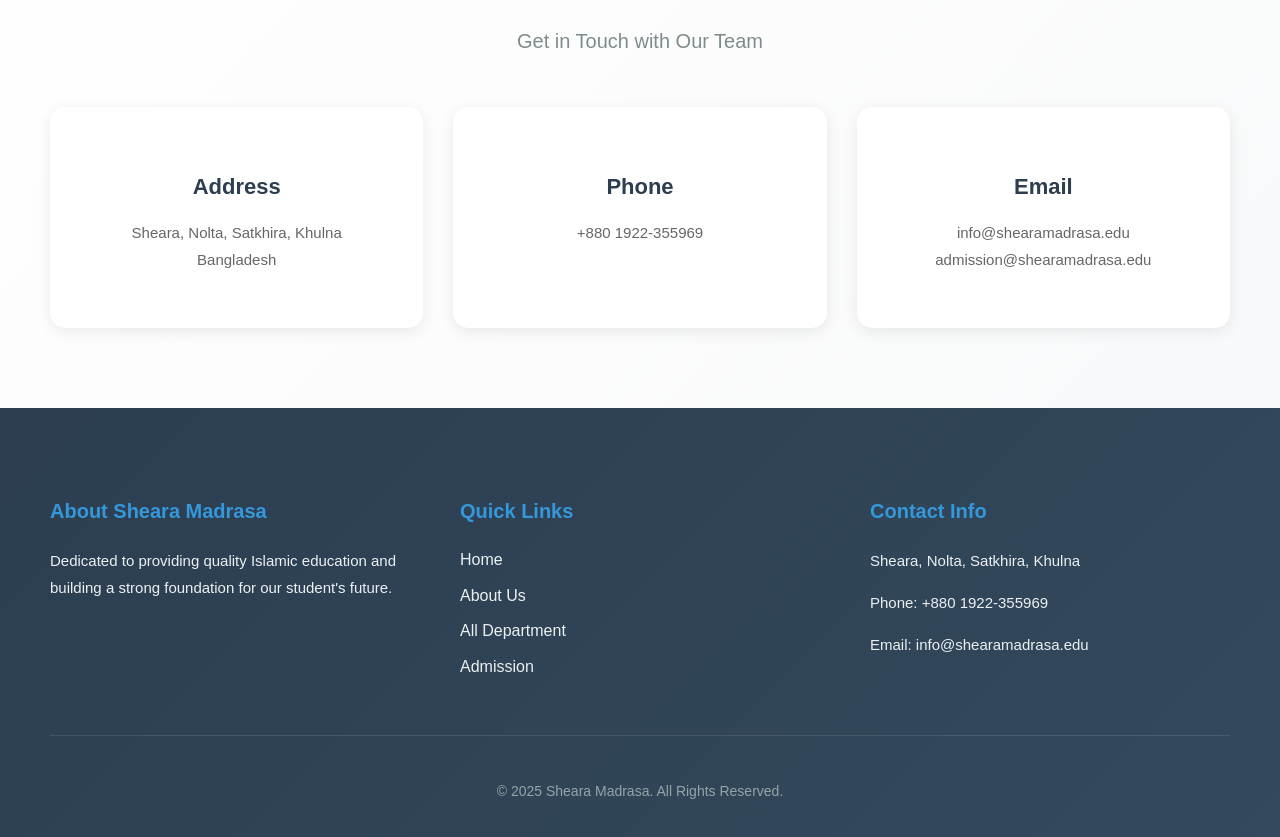
==== commit 26d67f9b: "modified" ====
--- a/index.html
+++ b/index.html
@@ -5,9 +5,6 @@
     <meta name="viewport" content="width=device-width, initial-scale=1.0">
     <title>sheara_madrasa_website</title>
     <link rel="stylesheet" href="style.css">
-    <!-- Font Awesome for icons -->
-    <link rel="stylesheet" href="https://cdnjs.cloudflare.com/ajax/libs/font-awesome/6.4.0/css/all.min.css">
-   
 </head>
 <body>
     <!-- header start -->
@@ -52,6 +49,7 @@
             <div class="container">
                 <h2 class="section-title">Welcome to Sheara Madrasa</h2>
                 <p class="section-subtitle">Providing Quality Islamic Education Since 1990</p>
+               
                 <div class="about-content">
                     <div class="about-text">
                         <p>Sheara Madrasa is a renowned Islamic educational institution dedicated to nurturing young minds with authentic Islamic knowledge and modern education. Our mission is to create well-rounded individuals who excel in both religious and worldly affairs.</p>
--- a/style.css
+++ b/style.css
@@ -261,7 +261,7 @@
 }
 
 .section-subtitle {
-    font-size: 18px;
+    font-size: 20px;
     color: #7f8c8d;
     text-align: center;
     margin-bottom: 50px;
@@ -275,7 +275,7 @@
 /* About Section */
 .about-section {
     padding: 80px 0;
-    background: linear-gradient(135deg, #ffffff 0%, #f8f9fa 100%);
+    background: linear-gradient(135deg, #ffffff 0%, #f8f9fa 100%);        
 }
 
 .about-content {
@@ -286,8 +286,11 @@
 }
 
 .about-text p {
-    font-size: 17px;
-    color: #555;
+    font-size: 24px;
+    color: transparent;
+    background: linear-gradient(135deg, #3498db 0%, #2c3e50 100%);
+    -webkit-background-clip: text;
+    background-clip: text;
     line-height: 1.8;
     margin-bottom: 20px;
     text-align: justify;
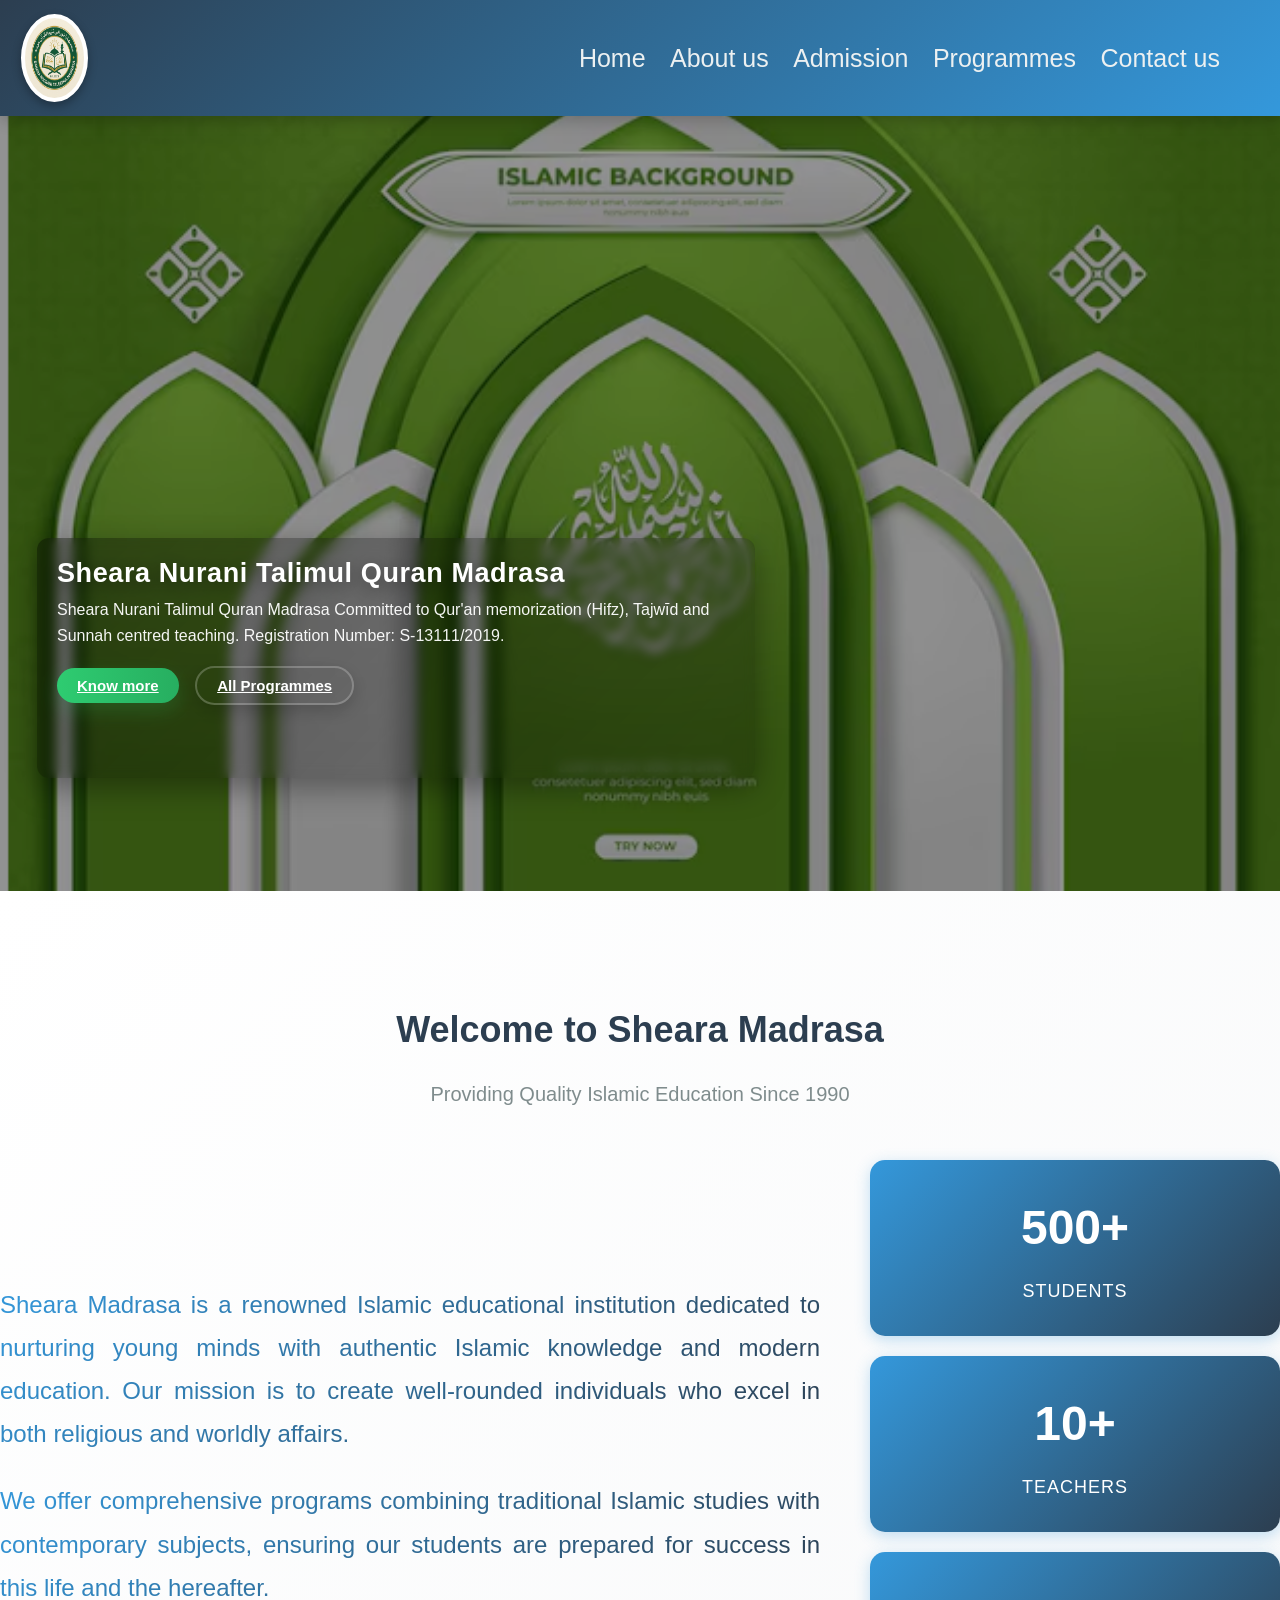
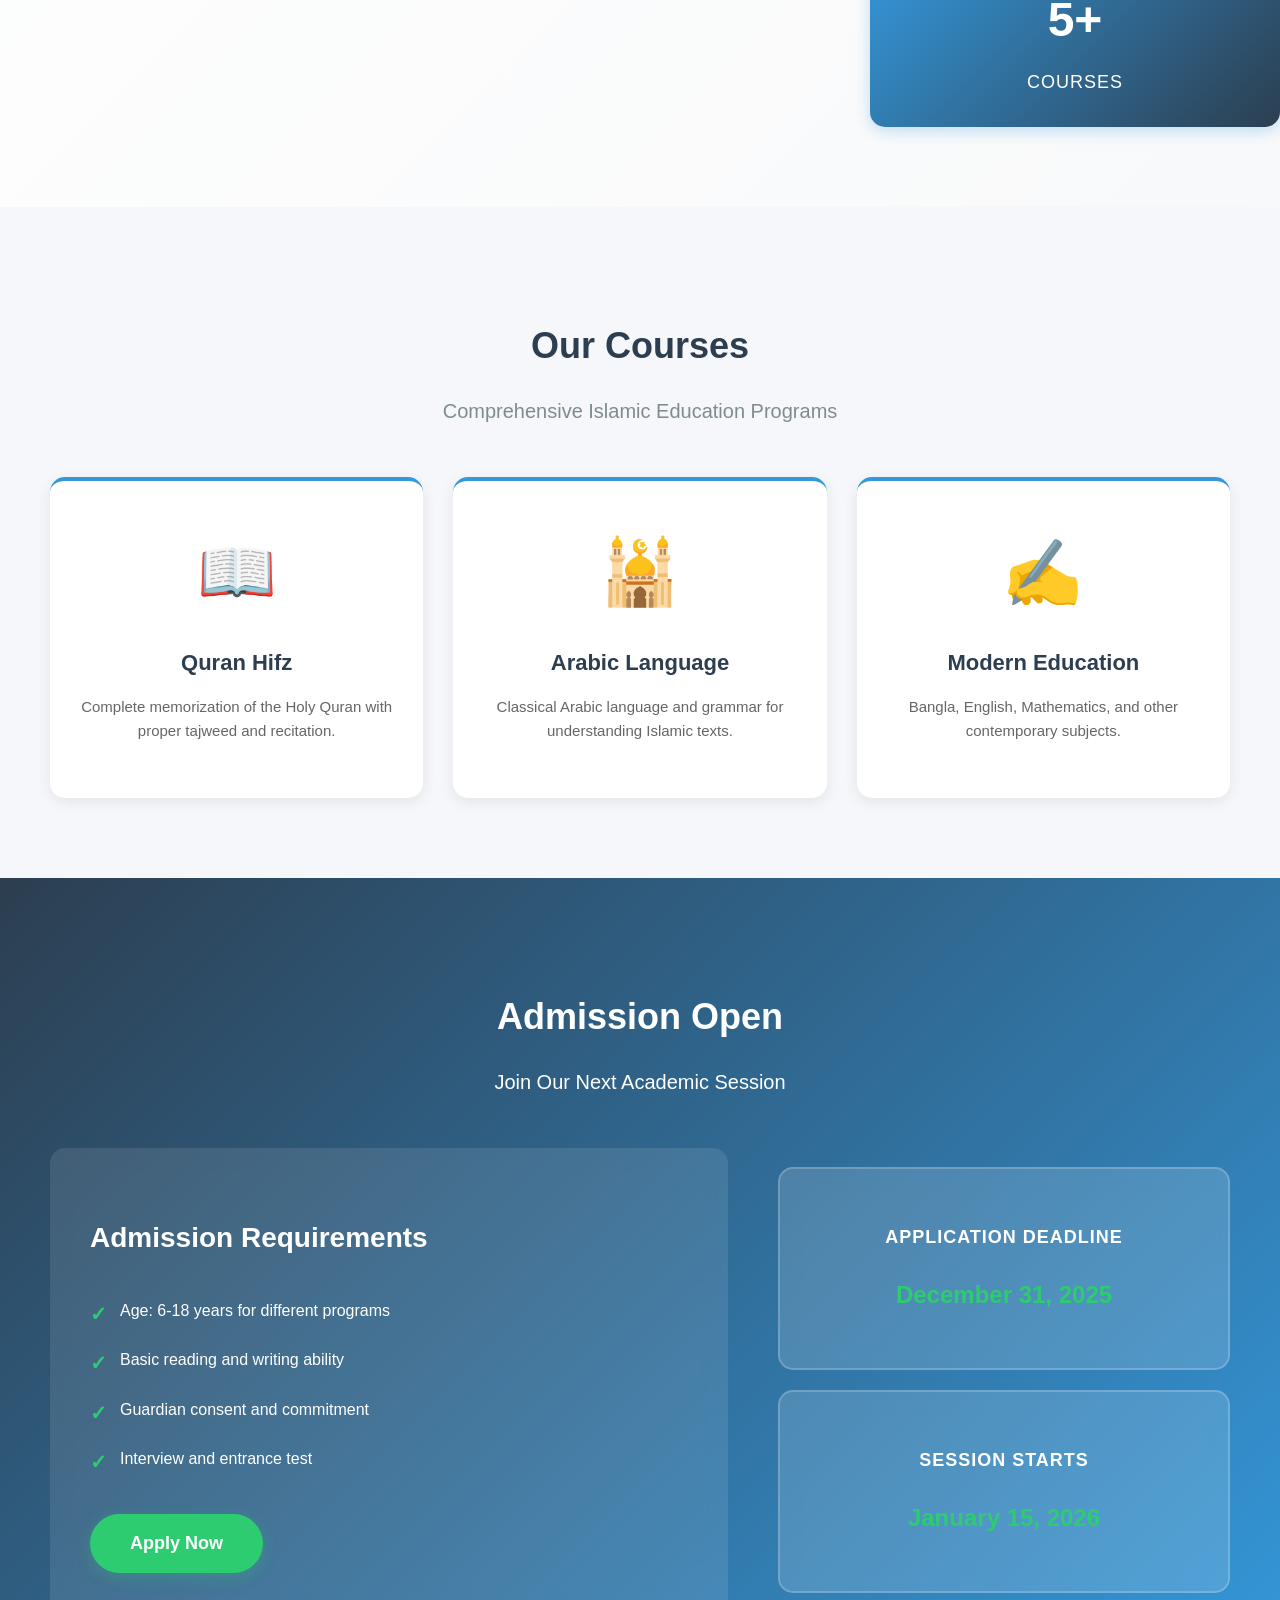
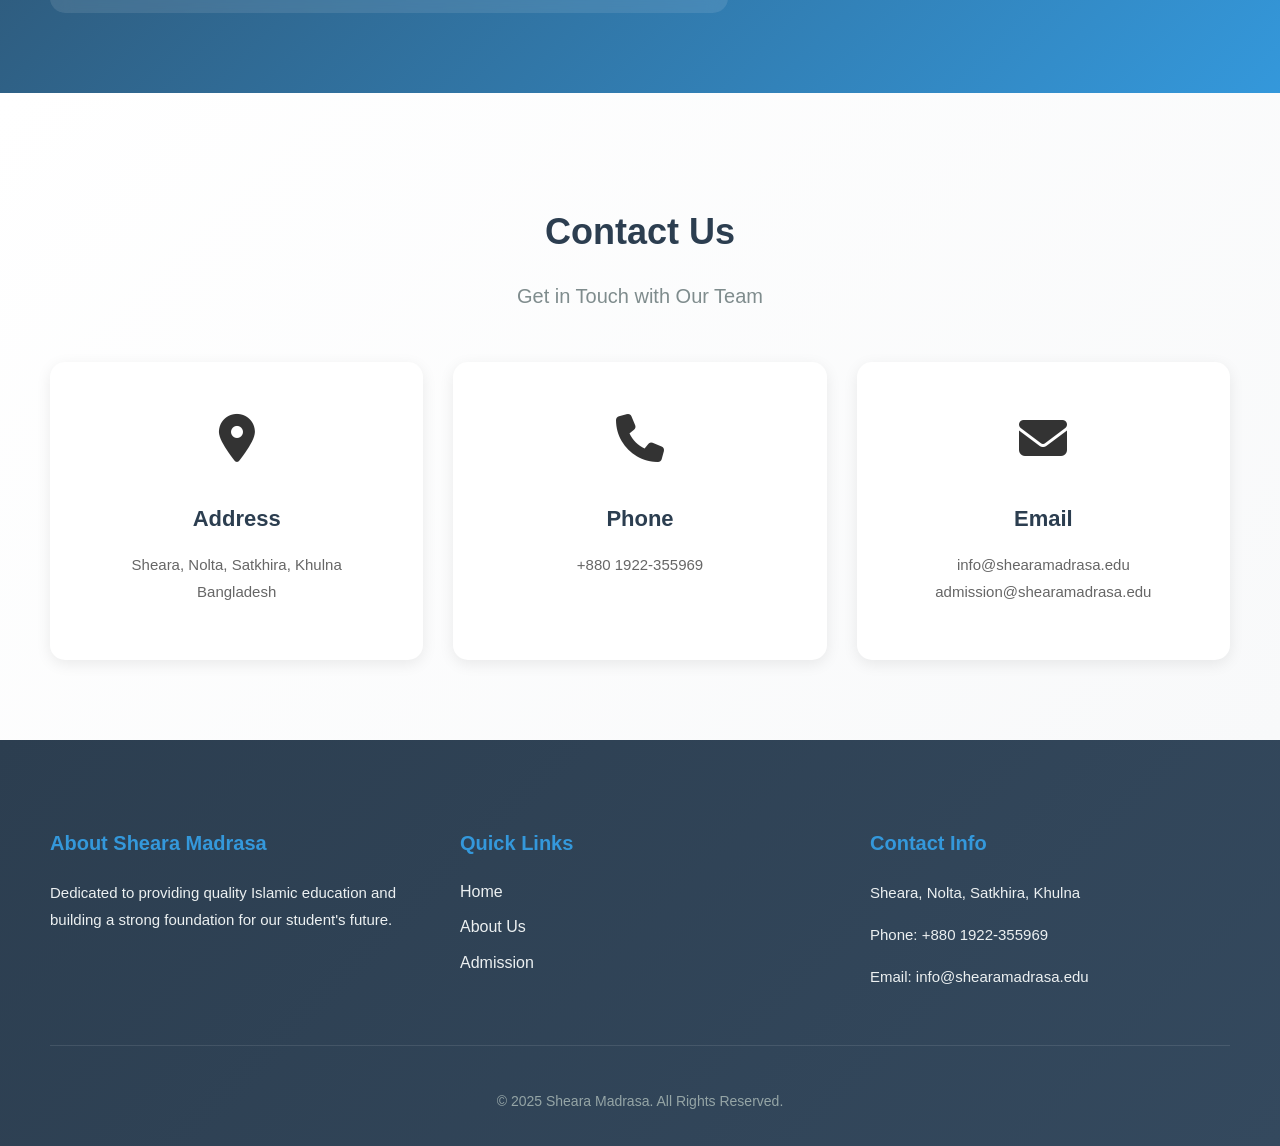
==== commit 6b558403: "modified event pages to programmes" ====
--- a/index.html
+++ b/index.html
@@ -5,6 +5,8 @@
     <meta name="viewport" content="width=device-width, initial-scale=1.0">
     <title>sheara_madrasa_website</title>
     <link rel="stylesheet" href="style.css">
+    <!-- Font Awesome -->
+    <link rel="stylesheet" href="https://cdnjs.cloudflare.com/ajax/libs/font-awesome/6.4.0/css/all.min.css">
 </head>
 <body>
     <!-- header start -->
@@ -17,8 +19,7 @@
                 <a href="index.html"> Home</a>
                 <a href="about_us.html"> About us</a>
                 <a href="admission.html"> Admission</a>
-                <a href="all_department.html"> All Department</a>
-                <a href="events.html"> Events</a>
+                <a href="programmes.html"> Programmes</a>
                 <a href="contact_us.html"> Contact us</a>
             </div>
         </div>
@@ -35,7 +36,7 @@
                     
                 <a href="about_us.html" class="button1" aria-label="Know more about Sheara Madrasa">Know more</a>
                 
-                <a href="events.html" class="button2" aria-label="See all events">All events</a>
+                <a href="programmes.html" class="button2" aria-label="See all Programmes">All Programmes</a>
             
             </div>
         </div>
@@ -46,7 +47,6 @@
     <div class="content">
         <!-- About Section -->
         <section class="about-section">
-            <div class="container">
                 <h2 class="section-title">Welcome to Sheara Madrasa</h2>
                 <p class="section-subtitle">Providing Quality Islamic Education Since 1990</p>
                
@@ -169,7 +169,7 @@
                     <ul>
                         <li><a href="index.html">Home</a></li>
                         <li><a href="about_us.html">About Us</a></li>
-                        <li><a href="all_department.html"> All Department</a></li>
+                        <!-- All Department link removed per request -->
                         <li><a href="admission.html">Admission</a></li>
                     </ul>
                 </div>
--- a/style.css
+++ b/style.css
@@ -12,73 +12,80 @@
     left: 0;
     z-index: 9999;
     box-shadow: 0 4px 15px rgba(0, 0, 0, 0.2);
-
-    .left_part {
-        display: flex;
-        align-items: center;
-        gap: 20px;
-
-        img{
-            height: 80px;
-            width: 80px;
-            border-radius: 50%;
-            border: 4px solid #ffffff;
-            box-shadow: 0 4px 10px rgba(0, 0, 0, 0.3);
-            transition: all 0.3s ease;
-            cursor: pointer;
-            background-color: white;
-            margin-left: -29px;
-
-            &:hover {
-                transform: scale(1.1) rotate(5deg);
-                box-shadow: 0 6px 15px rgba(0, 0, 0, 0.4);
-            }
-        }
-
-        .brand-name {
-            color: white;
-            font-size: 28px;
-            font-weight: 700;
-            text-transform: uppercase;
-            letter-spacing: 2px;
-            text-shadow: 2px 2px 4px rgba(0, 0, 0, 0.3);
-        }
-    }
-
-    .right_part {
-        display: flex;
-        align-items: center;
-
-        .details {
-            font-size: 16px;
-            color: white;
-            text-align: right;
-            line-height: 1.6;
-            font-weight: 500;
-
-            a{
-                color: #ecf0f1;
-                text-decoration: none;
-                transition: all 0.3s ease;
-                display: inline-block;
-                padding: 15px 10px;
-                border-radius: 5px;
-                font-size: 25px;
-
-                &:hover {
-                    color: #ffffff;
-                    background-color: rgba(255, 255, 255, 0.2);
-                    transform: translateY(-2px);
-                }
-            }
-
-            p {
-                margin: 5px 0;
-                text-shadow: 1px 1px 2px rgba(0, 0, 0, 0.2);
-            }
-        }
-    }
-
+}
+
+.header .left_part {
+    display: flex;
+    align-items: center;
+    gap: 20px;
+}
+
+.header .left_part img {
+    height: 80px;
+    width: 80px;
+    border-radius: 50%;
+    border: 4px solid #ffffff;
+    box-shadow: 0 4px 10px rgba(0, 0, 0, 0.3);
+    transition: all 0.3s ease;
+    cursor: pointer;
+    background-color: white;
+    margin-left: -29px;
+}
+
+.header .left_part img:hover {
+    transform: scale(1.1) rotate(5deg);
+    box-shadow: 0 6px 15px rgba(0, 0, 0, 0.4);
+}
+
+.header .left_part .brand-name {
+    color: white;
+    font-size: 28px;
+    font-weight: 700;
+    text-transform: uppercase;
+    letter-spacing: 2px;
+    text-shadow: 2px 2px 4px rgba(0, 0, 0, 0.3);
+}
+
+.header .right_part {
+    display: flex;
+    align-items: center;
+}
+
+.header .right_part .details {
+    font-size: 16px;
+    color: white;
+    text-align: right;
+    line-height: 1.6;
+    font-weight: 500;
+}
+
+.header .right_part .details a {
+    color: #ecf0f1;
+    text-decoration: none;
+    transition: all 0.3s ease;
+    display: inline-block;
+    padding: 15px 10px;
+    border-radius: 5px;
+    font-size: 25px;
+}
+
+.header .right_part .details a:hover {
+    color: #ffffff;
+    background-color: rgba(255, 255, 255, 0.2);
+    transform: translateY(-2px);
+}
+
+.header .right_part .details p {
+    margin: 5px 0;
+    text-shadow: 1px 1px 2px rgba(0, 0, 0, 0.2);
+}
+
+/* Active link styling so the current page (e.g., Contact Us) shows the same visual background */
+.header .right_part .details a.active {
+    background-color: rgba(255, 255, 255, 0.18);
+    color: #ffffff;
+    box-shadow: 0 6px 18px rgba(0,0,0,0.12);
+    transform: translateY(-2px);
 }
 
 
@@ -92,7 +99,7 @@
     /* Full-bleed image */
     .banner img {
         width: 100%;
-        height: 520px;
+        height: 775px;
         object-fit: cover;
         display: block;
         -webkit-user-drag: none;
@@ -108,10 +115,12 @@
 
     /* overlay container that holds text and buttons */
     .banner-text {
+        width: 718px;
+        height: 500px;
         position: absolute;
-        left: 50px;
+        left: 37px;
         right: 50px;
-        bottom: 40px;
+        bottom: 113px;
         pointer-events: none; /* allow clicking through to image except on buttons */
         display: flex;
         justify-content: flex-start;
@@ -120,10 +129,12 @@
 
     /* inner box - reuse .container width but style the content card */
     .banner-text .container {
+        margin: 0;
         pointer-events: auto;
         max-width: 920px;
+        height: 200px;
         background: linear-gradient(135deg, rgba(0,0,0,0.35) 0%, rgba(0,0,0,0.18) 100%);
-        padding: 28px 30px;
+        padding: 20px 20px;
         border-radius: 12px;
         color: #ffffff;
         box-shadow: 0 10px 30px rgba(0,0,0,0.35);
@@ -133,7 +144,7 @@
     /* Headline and description */
     .banner-title {
         margin: 0 0 8px 0;
-        font-size: 30px;
+        font-size: 27px;
         line-height: 1.15;
         font-weight: 800;
         letter-spacing: 0.6px;
@@ -143,7 +154,7 @@
 
     .banner-description {
         margin: 0 0 18px 0;
-        font-size: 15px;
+        font-size: 16px;
         color: rgba(255,255,255,0.95);
         line-height: 1.6;
         max-width: 100%;
@@ -209,7 +220,7 @@
 
     /* Responsive adjustments */
     @media (max-width: 992px) {
-        .banner img { height: 420px; }
+        .banner img { height: 800px; }
         .banner-text { left: 30px; right: 30px; bottom: 30px; }
         .banner-text .container { padding: 20px; }
         .banner-title { font-size: 26px; }
@@ -250,6 +261,13 @@
     max-width: 1200px;
     margin: 0 auto;
     padding: 0 50px;
+}
+
+/* Image defaults: make images responsive and avoid layout shifts */
+img {
+    max-width: 100%;
+    height: auto;
+    display: block;
 }
 
 .section-title {
@@ -604,8 +622,11 @@
         transform: none;
         bottom: 20px;
         padding: 15px;
+        justify-content: flex-start; /* align content to start from left */
+        text-align: left; /* ensure text starts from left */
     }
 
     .banner-title { font-size: 20px; }
     .banner-description { font-size: 14px; }
-}+}
+
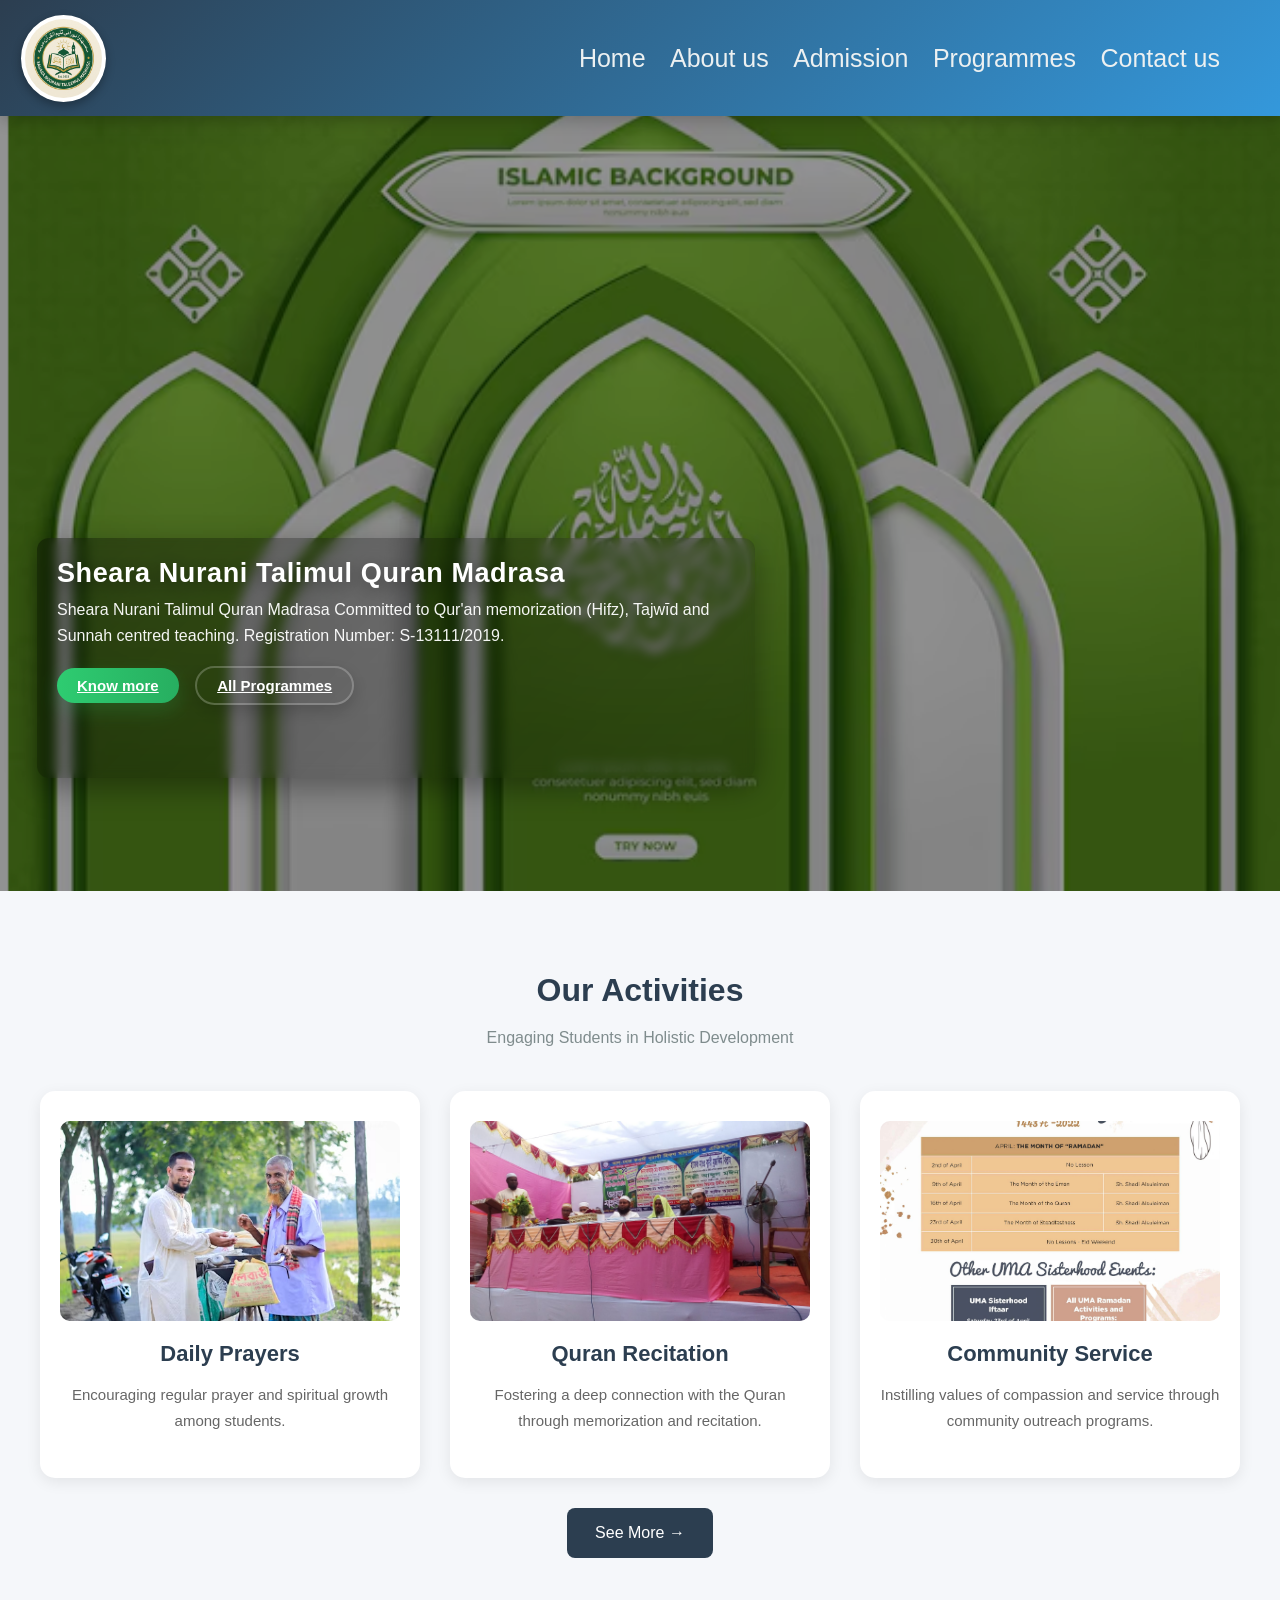
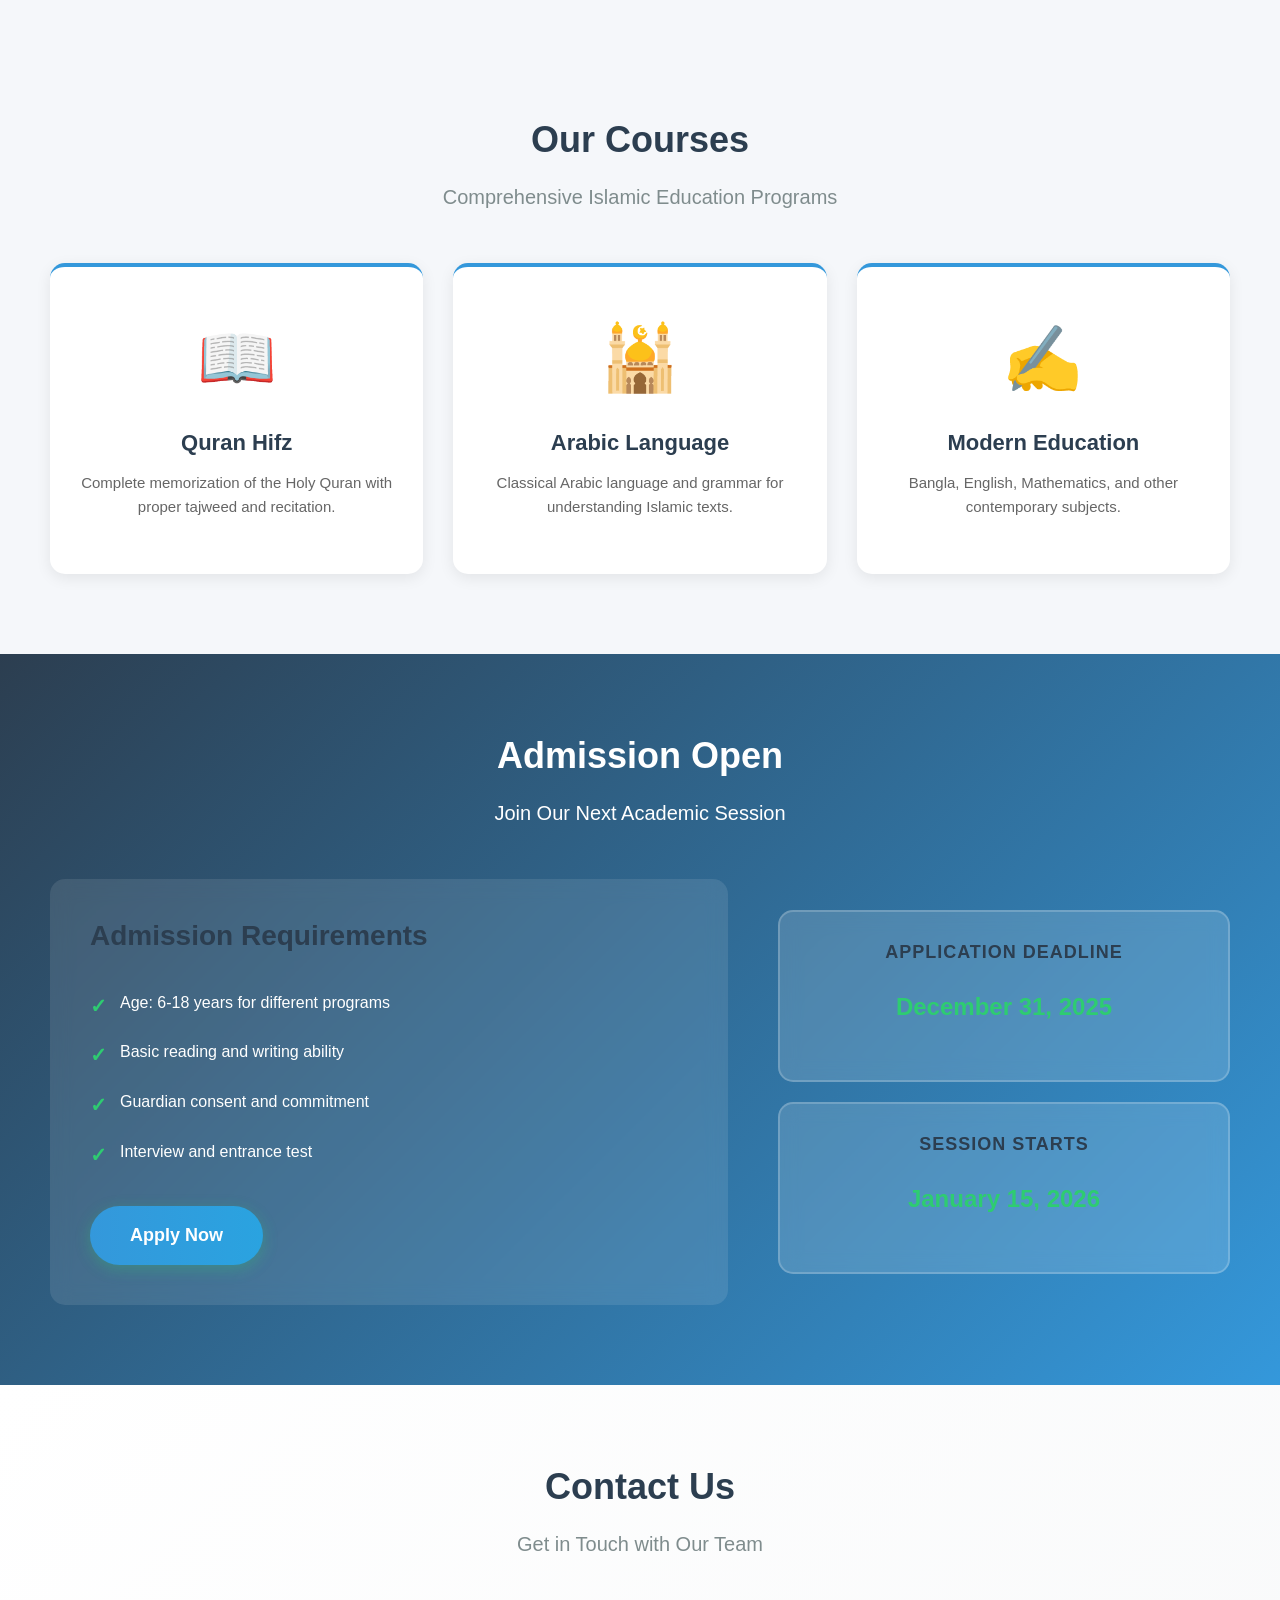
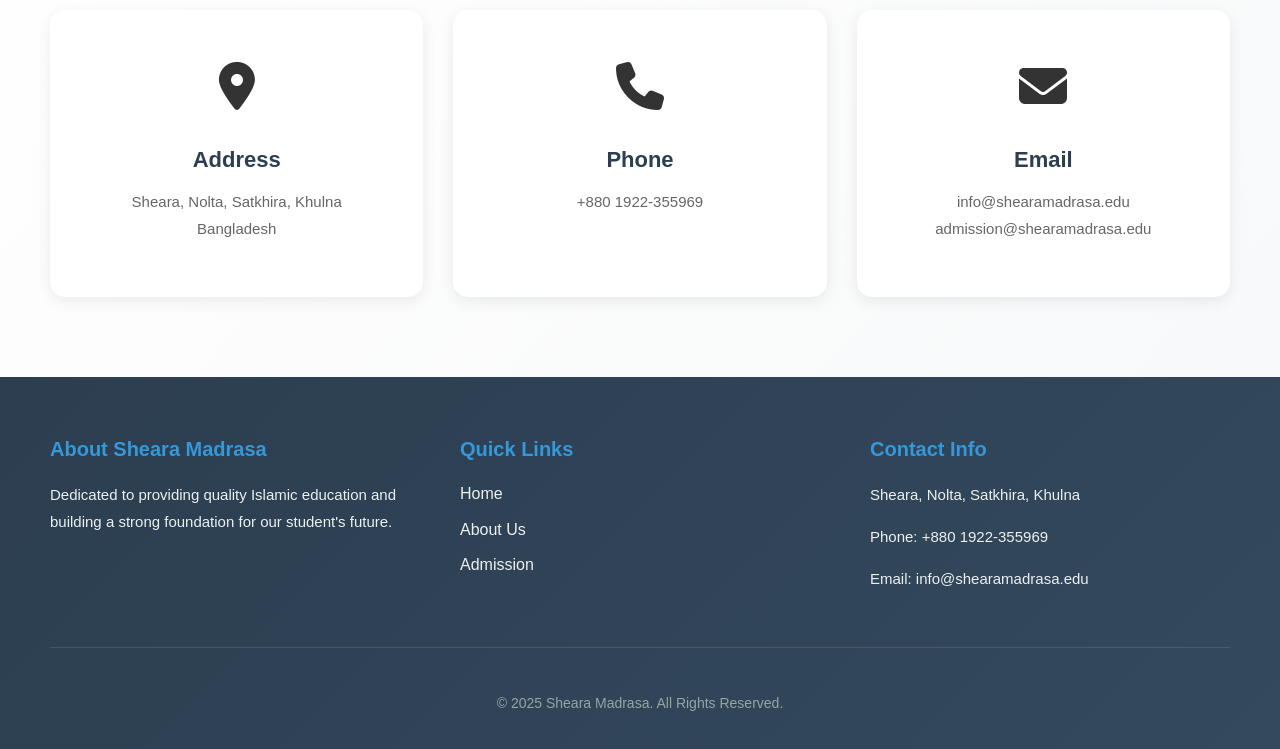
==== commit b70ca9bd: "updated" ====
--- a/index.html
+++ b/index.html
@@ -4,6 +4,7 @@
     <meta charset="UTF-8">
     <meta name="viewport" content="width=device-width, initial-scale=1.0">
     <title>sheara_madrasa_website</title>
+    <meta name="viewport" content="width=device-width, initial-scale=1.0">
     <link rel="stylesheet" href="style.css">
     <!-- Font Awesome -->
     <link rel="stylesheet" href="https://cdnjs.cloudflare.com/ajax/libs/font-awesome/6.4.0/css/all.min.css">
@@ -43,9 +44,8 @@
     </div>
     <!-- banner end -->
 
-    <!-- content start -->
+<!--
     <div class="content">
-        <!-- About Section -->
         <section class="about-section">
                 <h2 class="section-title">Welcome to Sheara Madrasa</h2>
                 <p class="section-subtitle">Providing Quality Islamic Education Since 1990</p>
@@ -72,6 +72,44 @@
                 </div>
             </div>
         </section>
+-->
+
+<!--activities-section-->
+
+<section class="activities-section">
+    <div class="container">
+        <h2 class="section-title">Our Activities</h2>
+        <p class="section-subtitle">Engaging Students in Holistic Development</p>
+        <div class="activities-grid">
+            <div class="activity-card">
+                <div class="activity-icon">
+                    <img src="images/fundraiser.jpg" alt="">
+                </div>
+                <h3>Daily Prayers</h3>
+                <p>Encouraging regular prayer and spiritual growth among students.</p>
+            </div>
+            <div class="activity-card">
+                <div class="activity-icon">
+                    <img src="images/quran-competition.jpg" alt="Quran Recitation">
+                </div>
+                <h3>Quran Recitation</h3>
+                <p>Fostering a deep connection with the Quran through memorization and recitation.</p>
+            </div>
+            <div class="activity-card">
+                <div class="activity-icon">
+                    <img src="images/ramadan.jpg" alt="Community Service">
+                </div>
+                <h3>Community Service</h3>
+                <p>Instilling values of compassion and service through community outreach programs.</p>
+            </div>
+        </div>
+    </div>  
+<div class="see-more">
+    <a href="programmes.html" class="see-more-btn">See More →</a>
+</div>
+</section>
+
+<!--activities-section-->
 
         <!-- Courses Section -->
         <section class="courses-section">
--- a/style.css
+++ b/style.css
@@ -21,8 +21,8 @@
 }
 
 .header .left_part img {
-    height: 80px;
-    width: 80px;
+    height: 79px;
+    width: 98px;
     border-radius: 50%;
     border: 4px solid #ffffff;
     box-shadow: 0 4px 10px rgba(0, 0, 0, 0.3);
@@ -87,6 +87,71 @@
     box-shadow: 0 6px 18px rgba(0,0,0,0.12);
     transform: translateY(-2px);
 }
+
+/* Design tokens and global utilities (site-wide professional palette) */
+:root {
+    --bg: #f5f7fa;
+    --card: #ffffff;
+    --text: #2c3e50;
+    --muted: #7f8c8d;
+    --primary: #3498db;
+    --primary-dark: #2c3e50;
+    --accent: #27ae60;
+    --shadow-color: 0 10px 30px rgba(44, 62, 80, 0.06);
+}
+
+/* Global buttons */
+.btn,
+.button {
+    display: inline-block;
+    padding: 10px 18px;
+    border-radius: 10px;
+    font-weight: 700;
+    text-decoration: none;
+    cursor: pointer;
+    transition: transform 0.18s ease, box-shadow 0.18s ease, opacity 0.18s ease;
+}
+
+.btn-primary,
+.button1 {
+    background: linear-gradient(90deg, var(--primary) 0%, #2aa3e0 100%);
+    color: #fff;
+    box-shadow: var(--shadow-color);
+}
+
+.btn-secondary,
+.button2 {
+    background: transparent;
+    color: #fff;
+    border: 2px solid rgba(255,255,255,0.16);
+}
+
+.btn-primary:hover,
+.btn-secondary:hover,
+.button1:hover,
+.button2:hover {
+    transform: translateY(-3px);
+    opacity: 0.98;
+}
+
+/* Global typography tweaks */
+h1, h2, h3, h4, h5 {
+    color: var(--text);
+    margin: 0 0 12px 0;
+    line-height: 1.2;
+}
+
+body {
+    background-color: var(--bg);
+    color: var(--text);
+    -webkit-font-smoothing: antialiased;
+    -moz-osx-font-smoothing: grayscale;
+}
+
+/* Utility helpers */
+.muted { color: var(--muted); }
+.container { padding-left: 40px; padding-right: 40px; }
+
 
 
     /* Banner / Hero styles */
@@ -630,3 +695,97 @@
     .banner-description { font-size: 14px; }
 }
 
+.activities-section {
+  padding: 80px 0;
+  background-color: #f5f7fa;
+
+  .container {
+    max-width: 1200px;
+    margin: 0 auto;
+    padding: 0 20px;
+
+    h2 {
+      text-align: center;
+      color: #2c3e50;
+      margin-bottom: 15px;
+      font-size: 32px;
+      font-weight: 700;
+    }
+
+    > p {
+      text-align: center;
+      font-size: 16px;
+      color: #7f8c8d;
+      margin-bottom: 40px;
+    }
+
+    .activities-grid {
+      display: grid;
+      grid-template-columns: repeat(auto-fit, minmax(260px, 1fr));
+      gap: 30px;
+
+      .activity-card {
+        background: #fff;
+        padding: 30px 20px;
+        border-radius: 15px;
+        box-shadow: 0 4px 15px rgba(0, 0, 0, 0.08);
+        text-align: center;
+        transition: all 0.3s ease;
+
+        &:hover {
+          transform: translateY(-5px);
+          box-shadow: 0 10px 30px rgba(0, 0, 0, 0.15);
+        }
+
+        img {
+          width: 100%;
+          height: 200px;
+          object-fit: cover;
+          border-radius: 10px;
+          margin-bottom: 20px;
+        }
+
+        .activity-icon {
+          font-size: 48px;
+          margin-bottom: 20px;
+          color: #2c3e50;
+        }
+
+        h3 {
+          font-size: 22px;
+          color: #2c3e50;
+          margin-bottom: 12px;
+          font-weight: 600;
+        }
+
+        p {
+          font-size: 15px;
+          color: #666;
+          line-height: 1.7;
+        }
+      }
+    }
+  }
+}
+
+.see-more {
+    text-align: center;
+    margin-top: 30px;
+}
+
+.see-more-btn {
+    display: inline-block;
+    padding: 12px 28px;
+    background: #2c3e50;
+    color: #fff;
+    font-size: 16px;
+    border-radius: 8px;
+    text-decoration: none;
+    transition: 0.3s ease;
+}
+
+.see-more-btn:hover {
+    background: #1a252f;
+    transform: translateY(-3px);
+}
+
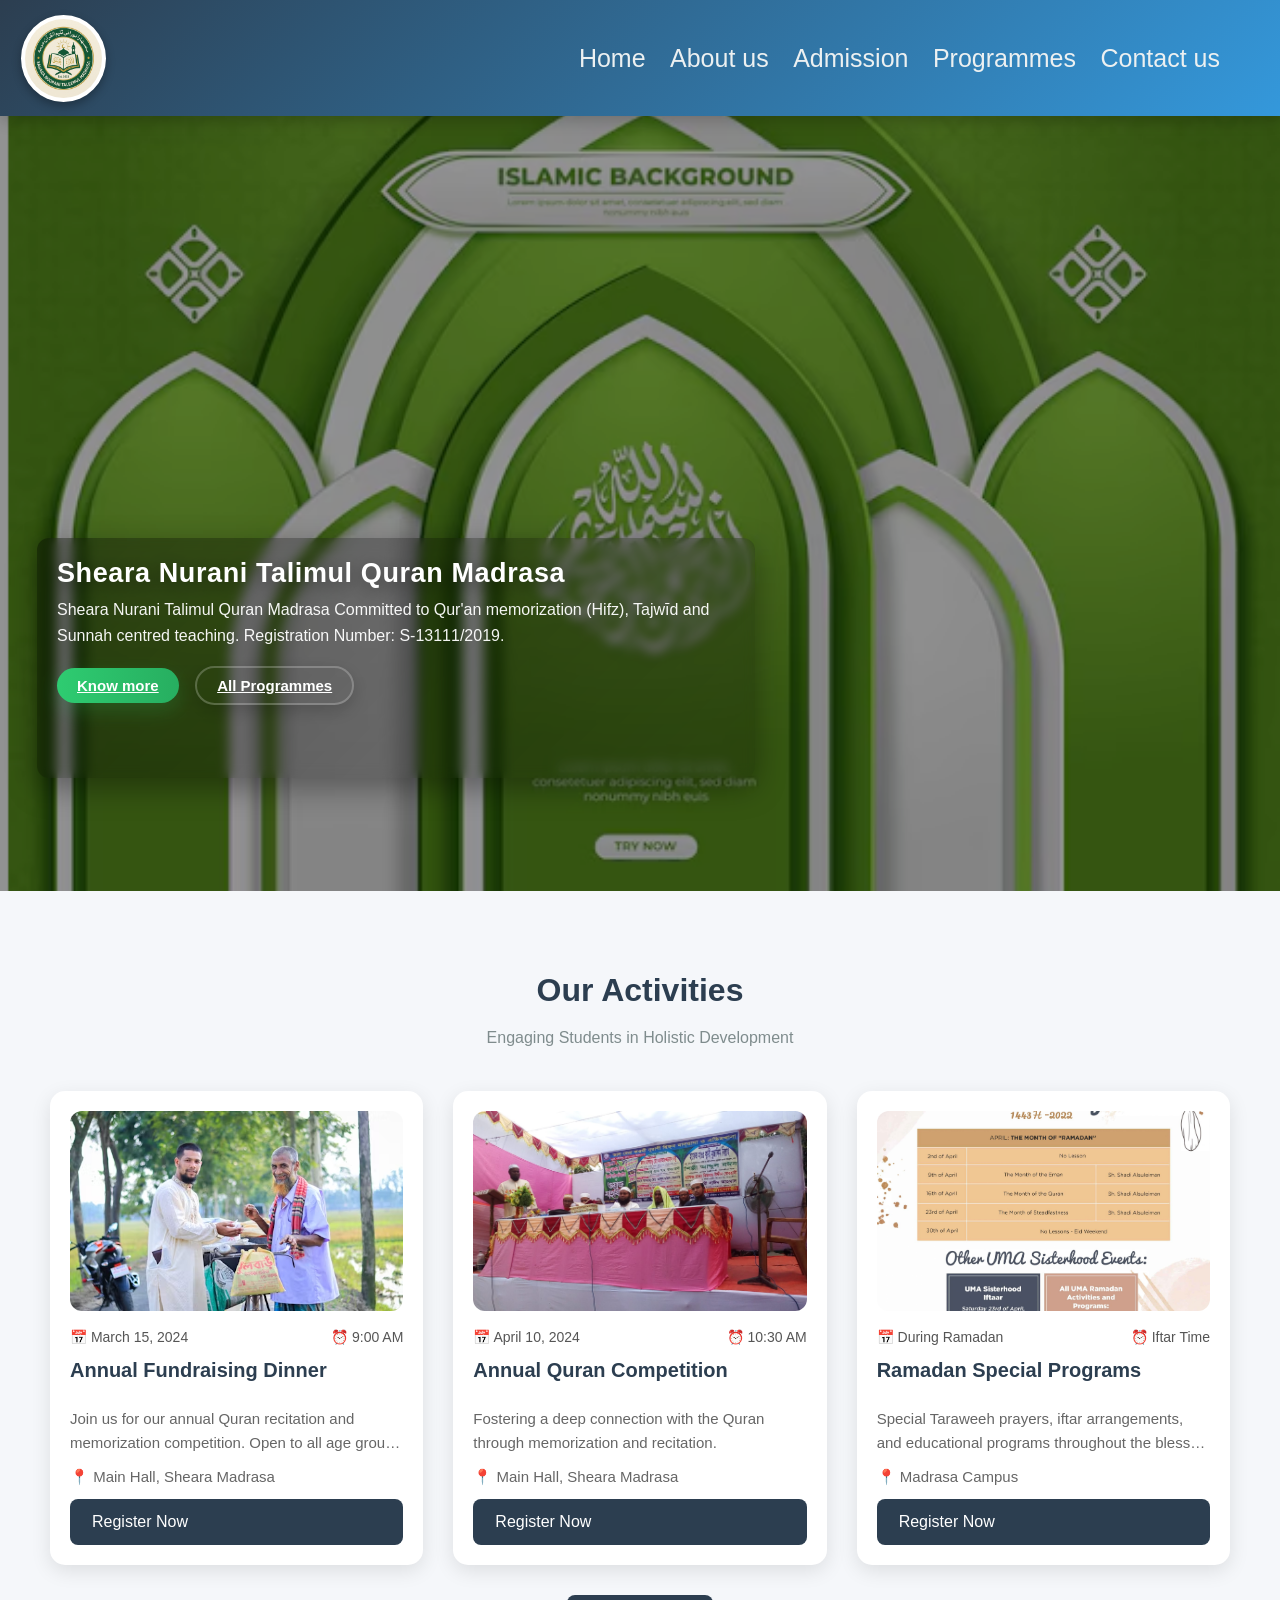
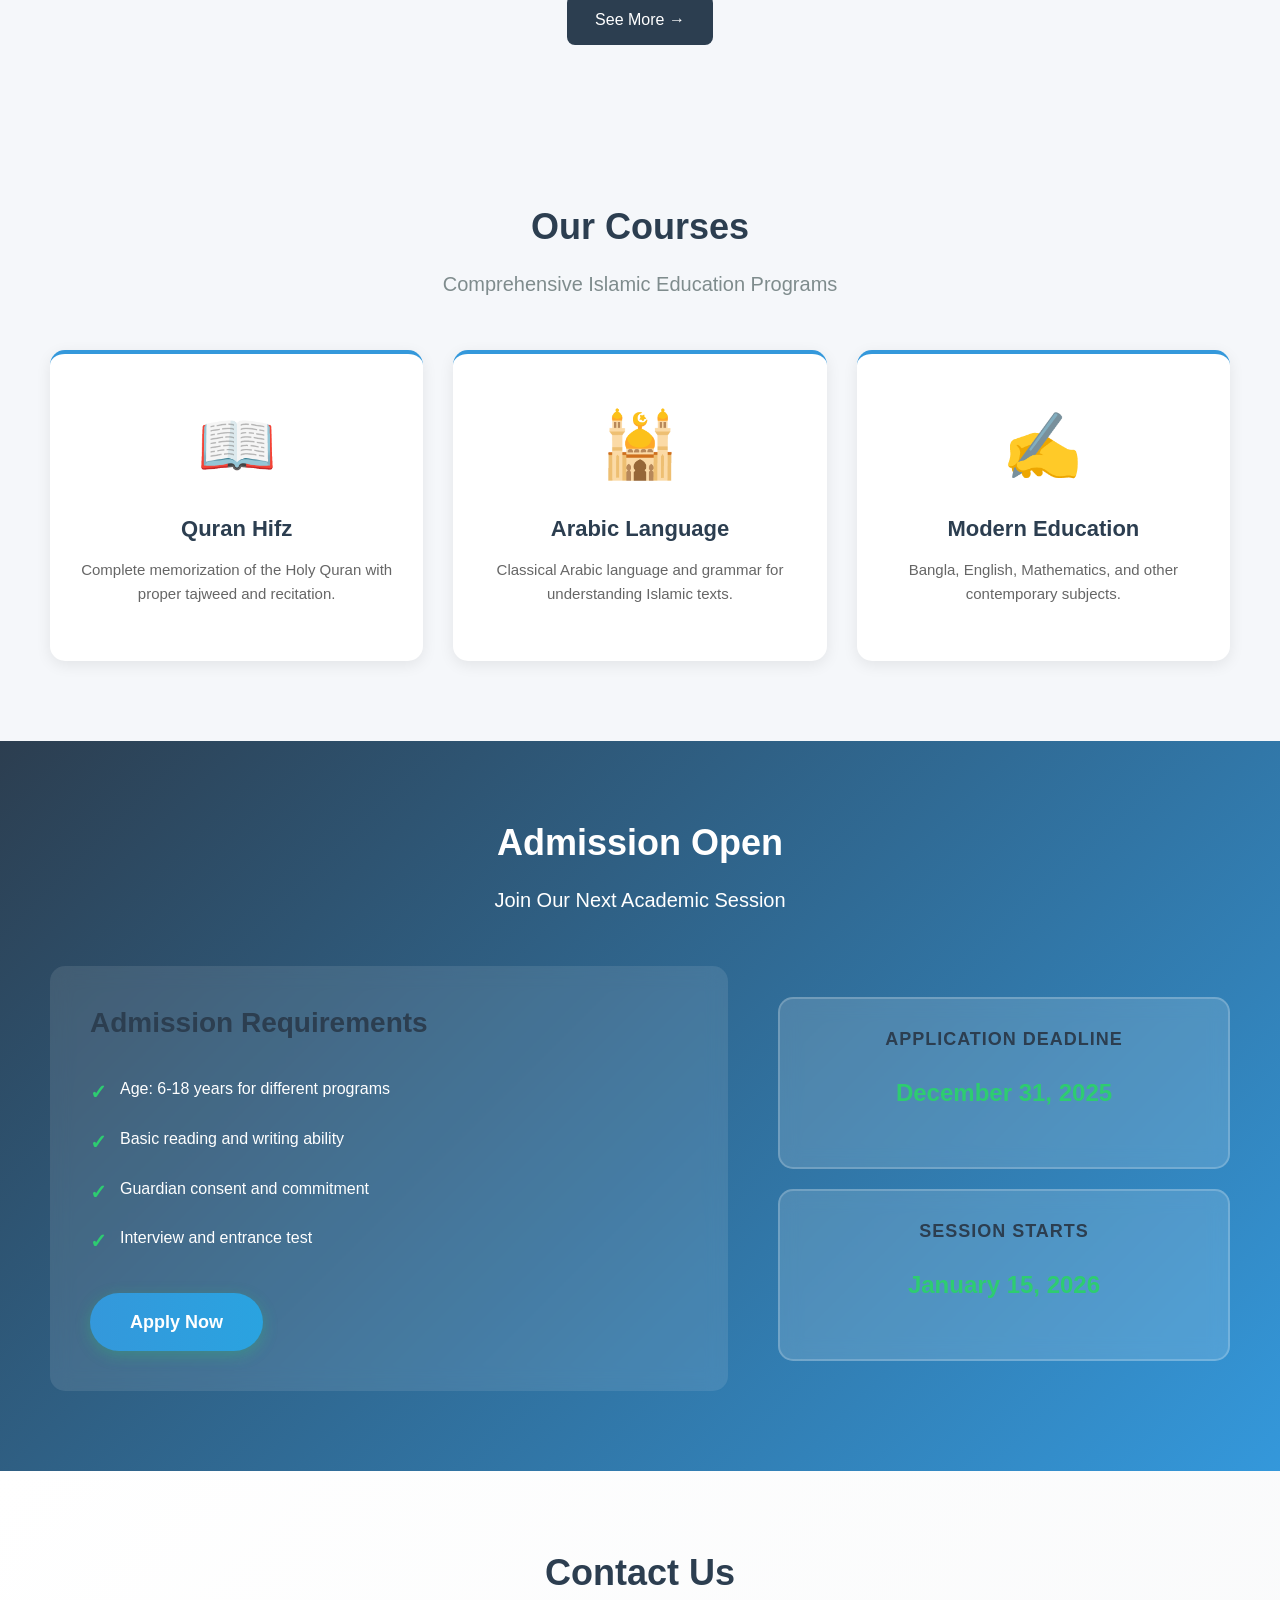
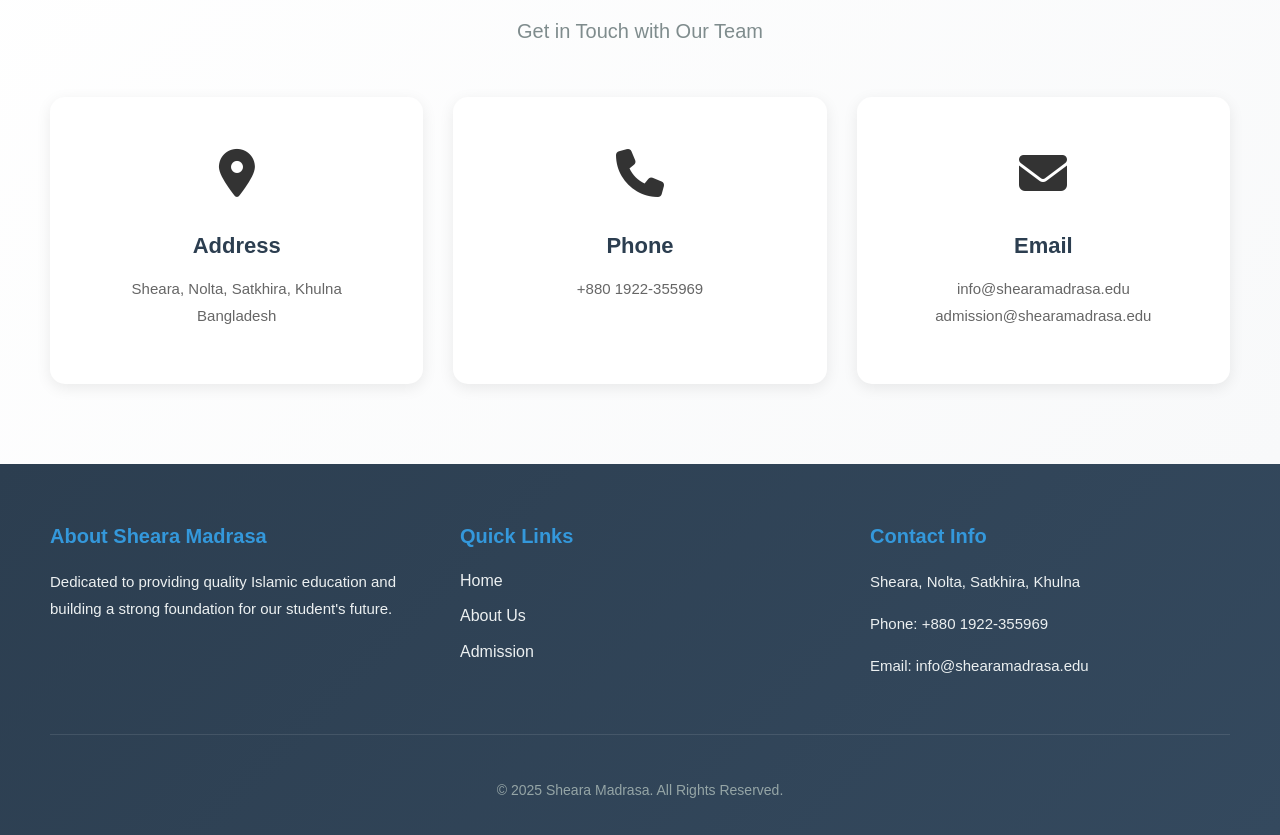
==== commit 5ae8d99e: "modified" ====
--- a/index.html
+++ b/index.html
@@ -80,34 +80,73 @@
     <div class="container">
         <h2 class="section-title">Our Activities</h2>
         <p class="section-subtitle">Engaging Students in Holistic Development</p>
+
         <div class="activities-grid">
+
+            <!-- Activity 1 -->
             <div class="activity-card">
                 <div class="activity-icon">
-                    <img src="images/fundraiser.jpg" alt="">
-                </div>
-                <h3>Daily Prayers</h3>
-                <p>Encouraging regular prayer and spiritual growth among students.</p>
-            </div>
+                    <img src="images/fundraiser.jpg" alt="Fundraiser Event">
+                </div>
+
+                <div class="event-info">
+                    <div class="date">📅 March 15, 2024</div>
+                    <div class="time">⏰ 9:00 AM</div>
+                    
+                </div>
+
+                <h3>Annual Fundraising Dinner</h3>
+                <p>Join us for our annual Quran recitation and memorization competition. Open to all age groups with attractive prizes.</p>
+                <div class="location">📍 Main Hall, Sheara Madrasa</div>
+                <a href="#" class="register-btn">Register Now</a>
+            </div>
+
+            <!-- Activity 2 -->
             <div class="activity-card">
                 <div class="activity-icon">
                     <img src="images/quran-competition.jpg" alt="Quran Recitation">
                 </div>
-                <h3>Quran Recitation</h3>
+
+                <div class="event-info">
+                    <div class="date">📅 April 10, 2024</div>
+                    <div class="time">⏰ 10:30 AM</div>
+                    
+                </div>
+
+                <h3>Annual Quran Competition</h3>
                 <p>Fostering a deep connection with the Quran through memorization and recitation.</p>
-            </div>
+                <div class="location">📍 Main Hall, Sheara Madrasa</div>
+                <a href="#" class="register-btn">Register Now</a>
+            </div>
+
+            <!-- Activity 3 -->
             <div class="activity-card">
                 <div class="activity-icon">
-                    <img src="images/ramadan.jpg" alt="Community Service">
-                </div>
-                <h3>Community Service</h3>
-                <p>Instilling values of compassion and service through community outreach programs.</p>
-            </div>
-        </div>
-    </div>  
-<div class="see-more">
-    <a href="programmes.html" class="see-more-btn">See More →</a>
-</div>
+                    <img src="images/ramadan.jpg" alt="Ramadan Special Programs">
+                </div> 
+
+                <div class="event-info">
+                    <div class="date">📅 During Ramadan</div>
+                    <div class="time">⏰ Iftar Time</div>
+                    
+                </div>
+
+                <h3>Ramadan Special Programs</h3>
+                <p>Special Taraweeh prayers, iftar arrangements, and educational programs throughout the blessed month</p>
+                <div class="location">📍 Madrasa Campus</div>
+                <a href="#" class="register-btn">Register Now</a>
+            </div>
+
+        </div>
+
+        <!-- See more button -->
+        <div class="see-more">
+            <a href="programmes.html" class="see-more-btn">See More →</a>
+        </div>
+
+    </div>
 </section>
+
 
 <!--activities-section-->
 
--- a/style.css
+++ b/style.css
@@ -695,79 +695,125 @@
     .banner-description { font-size: 14px; }
 }
 
+/* --- Activities Section --- */
+/* --- Activities Section --- */
 .activities-section {
-  padding: 80px 0;
-  background-color: #f5f7fa;
-
-  .container {
-    max-width: 1200px;
-    margin: 0 auto;
-    padding: 0 20px;
-
-    h2 {
-      text-align: center;
-      color: #2c3e50;
-      margin-bottom: 15px;
-      font-size: 32px;
-      font-weight: 700;
-    }
-
-    > p {
-      text-align: center;
-      font-size: 16px;
-      color: #7f8c8d;
-      margin-bottom: 40px;
-    }
-
-    .activities-grid {
-      display: grid;
-      grid-template-columns: repeat(auto-fit, minmax(260px, 1fr));
-      gap: 30px;
-
-      .activity-card {
-        background: #fff;
-        padding: 30px 20px;
-        border-radius: 15px;
-        box-shadow: 0 4px 15px rgba(0, 0, 0, 0.08);
-        text-align: center;
-        transition: all 0.3s ease;
-
-        &:hover {
-          transform: translateY(-5px);
-          box-shadow: 0 10px 30px rgba(0, 0, 0, 0.15);
-        }
-
-        img {
-          width: 100%;
-          height: 200px;
-          object-fit: cover;
-          border-radius: 10px;
-          margin-bottom: 20px;
-        }
-
-        .activity-icon {
-          font-size: 48px;
-          margin-bottom: 20px;
-          color: #2c3e50;
-        }
-
-        h3 {
-          font-size: 22px;
-          color: #2c3e50;
-          margin-bottom: 12px;
-          font-weight: 600;
-        }
-
-        p {
-          font-size: 15px;
-          color: #666;
-          line-height: 1.7;
-        }
-      }
-    }
-  }
-}
-
+    padding: 80px 0;
+    background-color: #f5f7fa;
+    font-family: 'Segoe UI', Tahoma, Geneva, Verdana, sans-serif;
+}
+
+.activities-section .section-title {
+    text-align: center;
+    font-size: 32px;
+    font-weight: 700;
+    color: #2c3e50;
+    margin-bottom: 10px;
+}
+
+.activities-section .section-subtitle {
+    text-align: center;
+    font-size: 16px;
+    color: #7f8c8d;
+    margin-bottom: 40px;
+}
+
+.activities-grid {
+    display: grid;
+    grid-template-columns: repeat(auto-fit, minmax(300px, 1fr));
+    gap: 30px;
+}
+
+/* --- Activity Card --- */
+.activity-card {
+    background: #fff;
+    border-radius: 15px;
+    box-shadow: 0 6px 20px rgba(0, 0, 0, 0.1);
+    padding: 20px;
+    display: flex;
+    flex-direction: column;
+    transition: transform 0.3s ease, box-shadow 0.3s ease;
+}
+
+.activity-card:hover {
+    transform: translateY(-5px);
+    box-shadow: 0 10px 25px rgba(0, 0, 0, 0.15);
+}
+
+/* --- Activity Image --- */
+.activity-card .activity-icon img {
+    width: 100%;
+    height: 200px;
+    object-fit: cover;
+    border-radius: 12px;
+    margin-bottom: 15px;
+}
+
+/* --- Event Info: Date left, Time right --- */
+.activity-card .event-info {
+    display: flex;
+    justify-content: space-between;
+    font-size: 14px;
+    color: #555;
+    margin-bottom: 10px;
+}
+
+.activity-card .event-info .date {
+    text-align: left;
+}
+
+.activity-card .event-info .time {
+    text-align: right;
+}
+
+/* --- Title & Description & Location --- */
+.activity-card h3 {
+    font-size: 20px;
+    color: #2c3e50;
+    margin-bottom: 10px;
+    text-align: left;
+}
+
+.activity-card p {
+    font-size: 15px;
+    color: #666;
+    line-height: 1.6;
+    text-align: left;
+    margin-bottom: 10px;
+
+    display: -webkit-box;        /* Needed for line-clamp */
+    -webkit-line-clamp: 2;       /* Show only 2 lines */
+    -webkit-box-orient: vertical;
+    overflow: hidden;             /* Hide the rest */
+    text-overflow: ellipsis;      /* Add ... at the end */
+}
+.activity-card p,
+.activity-card .location {
+    font-size: 15px;
+    color: #666;
+    line-height: 1.6;
+    text-align: left;
+    margin-bottom: 10px;
+}
+
+/* --- Register Button --- */
+.activity-card .register-btn {
+    display: inline-block;
+    padding: 10px 22px;
+    background-color: #2c3e50;
+    color: #fff;
+    border-radius: 8px;
+    text-decoration: none;
+    font-weight: 500;
+    transition: 0.3s ease;
+}
+
+.activity-card .register-btn:hover {
+    background-color: #1a252f;
+    transform: translateY(-2px);
+}
+
+/* --- See More Button --- */
 .see-more {
     text-align: center;
     margin-top: 30px;
@@ -776,7 +822,7 @@
 .see-more-btn {
     display: inline-block;
     padding: 12px 28px;
-    background: #2c3e50;
+    background-color: #2c3e50;
     color: #fff;
     font-size: 16px;
     border-radius: 8px;
@@ -785,7 +831,19 @@
 }
 
 .see-more-btn:hover {
-    background: #1a252f;
-    transform: translateY(-3px);
-}
-
+    background-color: #1a252f;
+    transform: translateY(-2px);
+}
+
+/* --- Responsive --- */
+@media (max-width: 768px) {
+    .activity-card .event-info {
+        flex-direction: column;
+        text-align: left;
+        gap: 5px;
+    }
+
+    .activity-card .event-info .time {
+        text-align: left;
+    }
+}
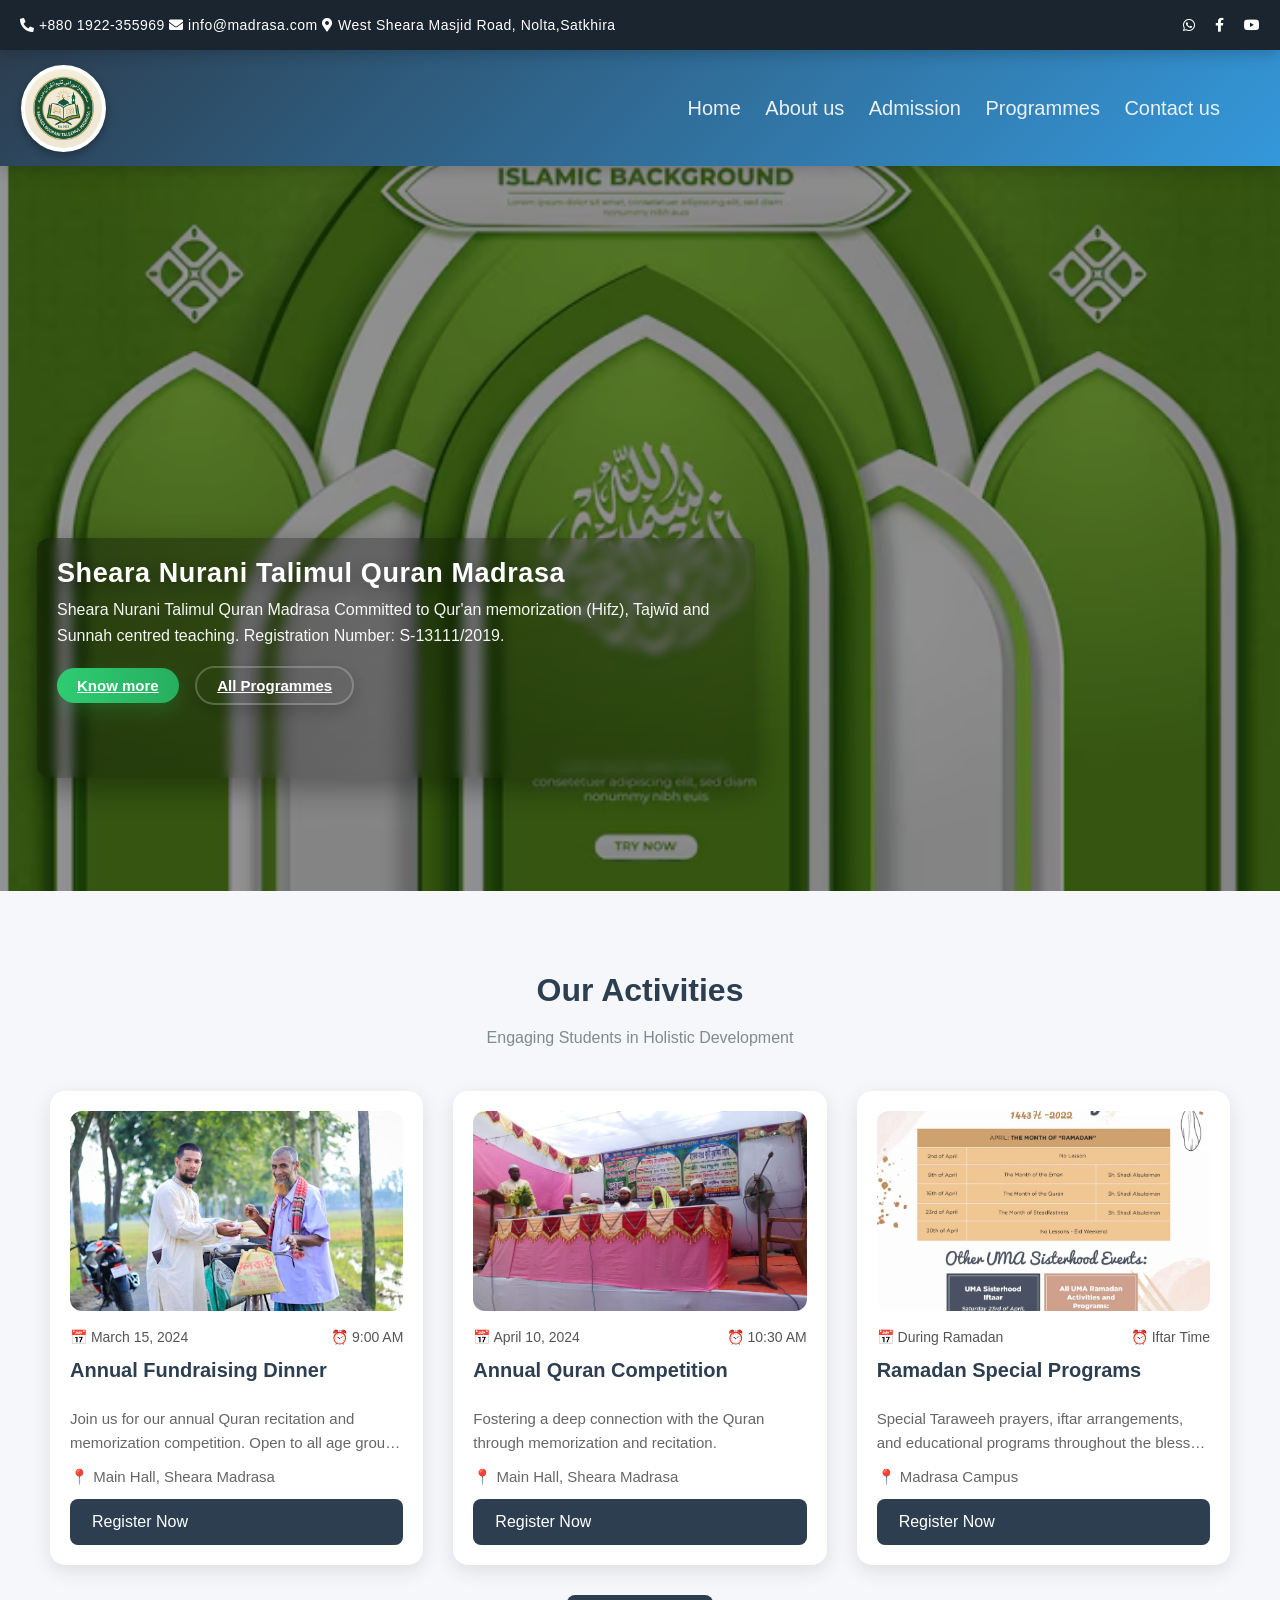
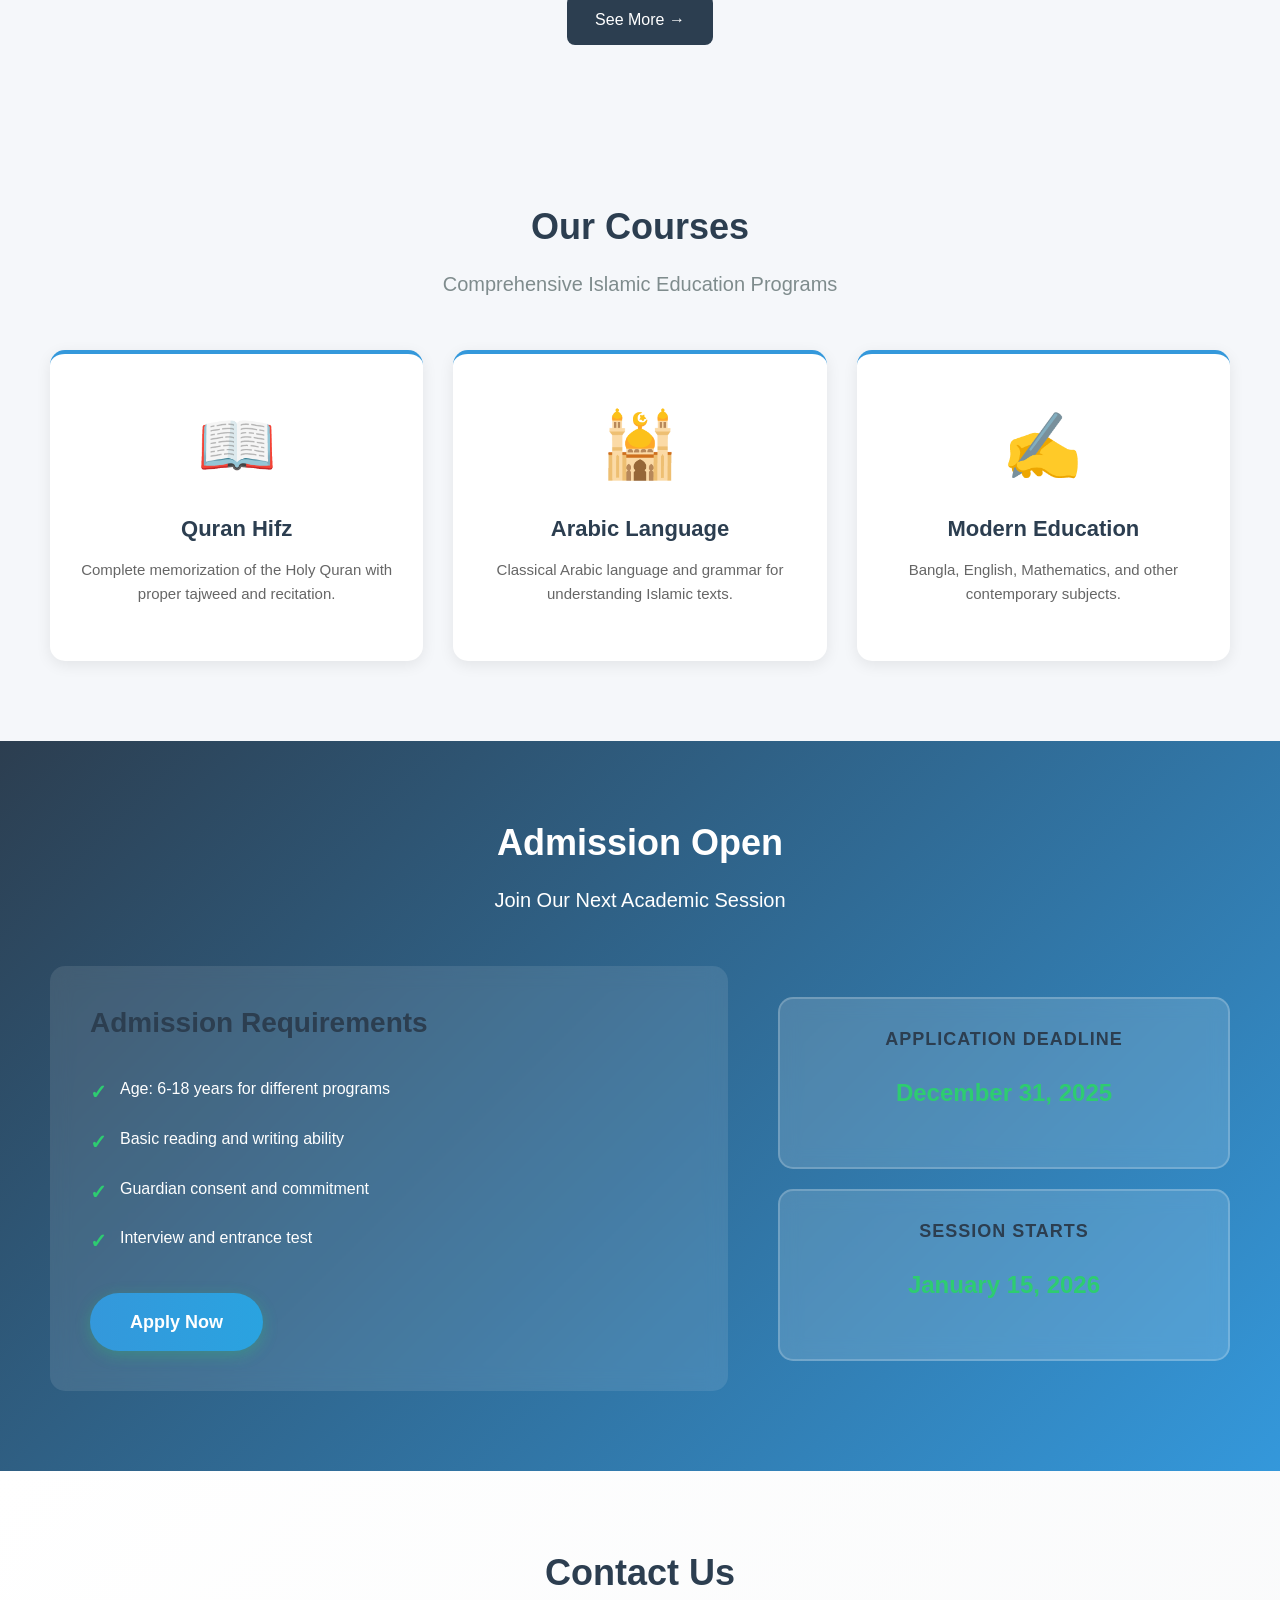
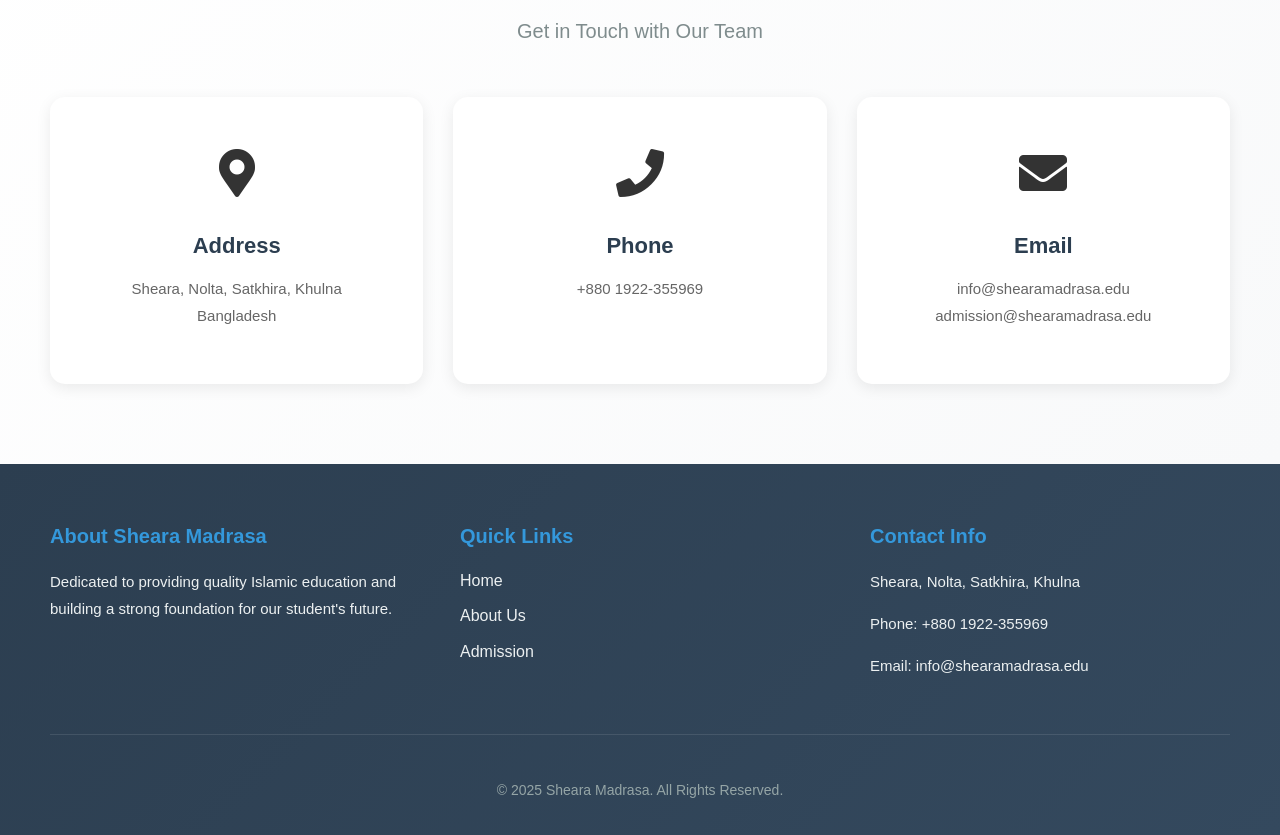
==== commit 877f30a5: "modified" ====
--- a/index.html
+++ b/index.html
@@ -7,9 +7,24 @@
     <meta name="viewport" content="width=device-width, initial-scale=1.0">
     <link rel="stylesheet" href="style.css">
     <!-- Font Awesome -->
-    <link rel="stylesheet" href="https://cdnjs.cloudflare.com/ajax/libs/font-awesome/6.4.0/css/all.min.css">
+    <link rel="stylesheet" href="https://cdnjs.cloudflare.com/ajax/libs/font-awesome/5.15.4/css/all.min.css">
+
 </head>
 <body>
+    <!-- top header start -->
+    <div class="top-header">
+            <div class="top-header-left">
+            <span><i class="fas fa-phone-alt"></i> +880 1922-355969</span>
+            <span><i class="fas fa-envelope"></i> info@madrasa.com</span>
+            <span><i class="fas fa-map-marker-alt"></i> West Sheara Masjid Road, Nolta,Satkhira</span>
+        </div>
+        <div class="top-header-right">
+            <a href="#" class="whatsapp"><i class="fab fa-whatsapp"></i></a>
+            <a href="#" class="facebook"><i class="fab fa-facebook-f"></i></a>
+            <a href="#" class="youtube"><i class="fab fa-youtube"></i></a>
+        </div>
+    </div>
+    
     <!-- header start -->
     <div class="header">
         <div class="left_part">
--- a/style.css
+++ b/style.css
@@ -1,3 +1,97 @@
+/* ----------------------------------------------------
+   TOP HEADER BAR
+---------------------------------------------------- */
+.top-header {
+    width: 100%;
+    height: 50px;
+    background-color: #1a252f;
+    display: flex;
+    align-items: center;
+    justify-content: center;
+    position: fixed;
+    top: 0;
+    left: 0;
+    z-index: 10000;
+    box-shadow: 0 2px 10px rgba(0, 0, 0, 0.2);
+    color: #ffffff;
+    font-size: 14px;
+    padding: 0 20px;
+    box-sizing: border-box;
+    font-family: 'Segoe UI', Tahoma, Geneva, Verdana, sans-serif;
+    text-align: center;
+    letter-spacing: 0.5px;
+    box-shadow: 0 4px 15px rgba(0, 0, 0, 0.2);
+    user-select: none;
+    /* Smooth fade-in animation */
+    animation: fadeIn 0.8s ease-in-out;
+
+    .top-header-left {
+        flex: 1;
+        text-align: left;
+
+        .fas fa-phone-alt,
+        .fas fa-envelope,
+        .fas fa-map-marker-alt {
+            margin-right: 8px;
+            color: #3498db;
+        }
+    }
+
+    .top-header-right {
+        flex: 1;
+        text-align: right;
+        
+        a {         
+            color: #ffffff;
+            text-decoration: none;
+            margin-left: 15px;
+            transition: color 0.3s;
+            &:hover {
+                color: #3498db;
+            }
+            .whatsapp{
+                color: #25D366;
+                .fab fa-whatsapp {
+                    margin-right: 8px;
+                }   
+            }
+        }
+        a{
+            color: #ffffff;
+            text-decoration: none;
+            margin-left: 15px;
+            transition: color 0.3s;
+            &:hover {
+                color: #3498db;
+            }   
+            .facebook{
+                color: #3b5998;
+                .fab fa-facebook-f {
+                    margin-right: 8px;
+                }
+            }
+        }
+        a{
+            color: #ffffff;
+            text-decoration: none;
+            margin-left: 15px;
+            transition: color 0.3s;
+            &:hover {
+                color: #3498db;
+            }   
+            .youtube{
+                color: #1DA1F2;
+                .fab fa-youtube {
+                    margin-right: 8px;
+                }
+            }   
+        }
+    }
+}
+
+/* ----------------------------------------------------
+   MAIN HEADER (LOGO + NAME + MENU)
+---------------------------------------------------- */
 .header {
     width: 100%;
     height: 116px;
@@ -8,28 +102,30 @@
     padding: 0 50px;
     box-sizing: border-box;
     position: fixed;
-    top: 0;
+    top: 50px; /* Ensures it stays below top-header */
     left: 0;
     z-index: 9999;
     box-shadow: 0 4px 15px rgba(0, 0, 0, 0.2);
 }
 
+/* Left side of main header */
 .header .left_part {
     display: flex;
     align-items: center;
     gap: 20px;
 }
 
+/* Logo styling */
 .header .left_part img {
     height: 79px;
     width: 98px;
     border-radius: 50%;
-    border: 4px solid #ffffff;
+    border: 4px solid #fff;
+    background-color: #fff;
+    margin-left: -29px;
+    cursor: pointer;
     box-shadow: 0 4px 10px rgba(0, 0, 0, 0.3);
-    transition: all 0.3s ease;
-    cursor: pointer;
-    background-color: white;
-    margin-left: -29px;
+    transition: 0.3s;
 }
 
 .header .left_part img:hover {
@@ -37,56 +133,60 @@
     box-shadow: 0 6px 15px rgba(0, 0, 0, 0.4);
 }
 
+/* Brand name */
 .header .left_part .brand-name {
-    color: white;
+    color: #fff;
     font-size: 28px;
     font-weight: 700;
+    letter-spacing: 2px;
     text-transform: uppercase;
-    letter-spacing: 2px;
     text-shadow: 2px 2px 4px rgba(0, 0, 0, 0.3);
 }
 
+/* Right part (menu + details) */
 .header .right_part {
     display: flex;
     align-items: center;
 }
 
+/* Menu links */
 .header .right_part .details {
     font-size: 16px;
-    color: white;
+    color: #fff;
     text-align: right;
     line-height: 1.6;
     font-weight: 500;
 }
 
+/* Individual menu link */
 .header .right_part .details a {
     color: #ecf0f1;
     text-decoration: none;
-    transition: all 0.3s ease;
-    display: inline-block;
     padding: 15px 10px;
+    font-size: 20px;
     border-radius: 5px;
-    font-size: 25px;
+    transition: 0.3s;
 }
 
 .header .right_part .details a:hover {
-    color: #ffffff;
     background-color: rgba(255, 255, 255, 0.2);
+    color: #fff;
     transform: translateY(-2px);
 }
 
+/* Active page link */
+.header .right_part .details a.active {
+    background-color: rgba(255, 255, 255, 0.18);
+    color: #fff;
+    box-shadow: 0 6px 18px rgba(0, 0, 0, 0.12);
+    transform: translateY(-2px);
+}
+
+/* Remove default paragraph margin */
 .header .right_part .details p {
     margin: 5px 0;
-    text-shadow: 1px 1px 2px rgba(0, 0, 0, 0.2);
-}
-
-/* Active link styling so the current page (e.g., Contact Us) shows the same visual background */
-.header .right_part .details a.active {
-    background-color: rgba(255, 255, 255, 0.18);
-    color: #ffffff;
-    box-shadow: 0 6px 18px rgba(0,0,0,0.12);
-    transform: translateY(-2px);
-}
+}
+
 
 /* Design tokens and global utilities (site-wide professional palette) */
 :root {
